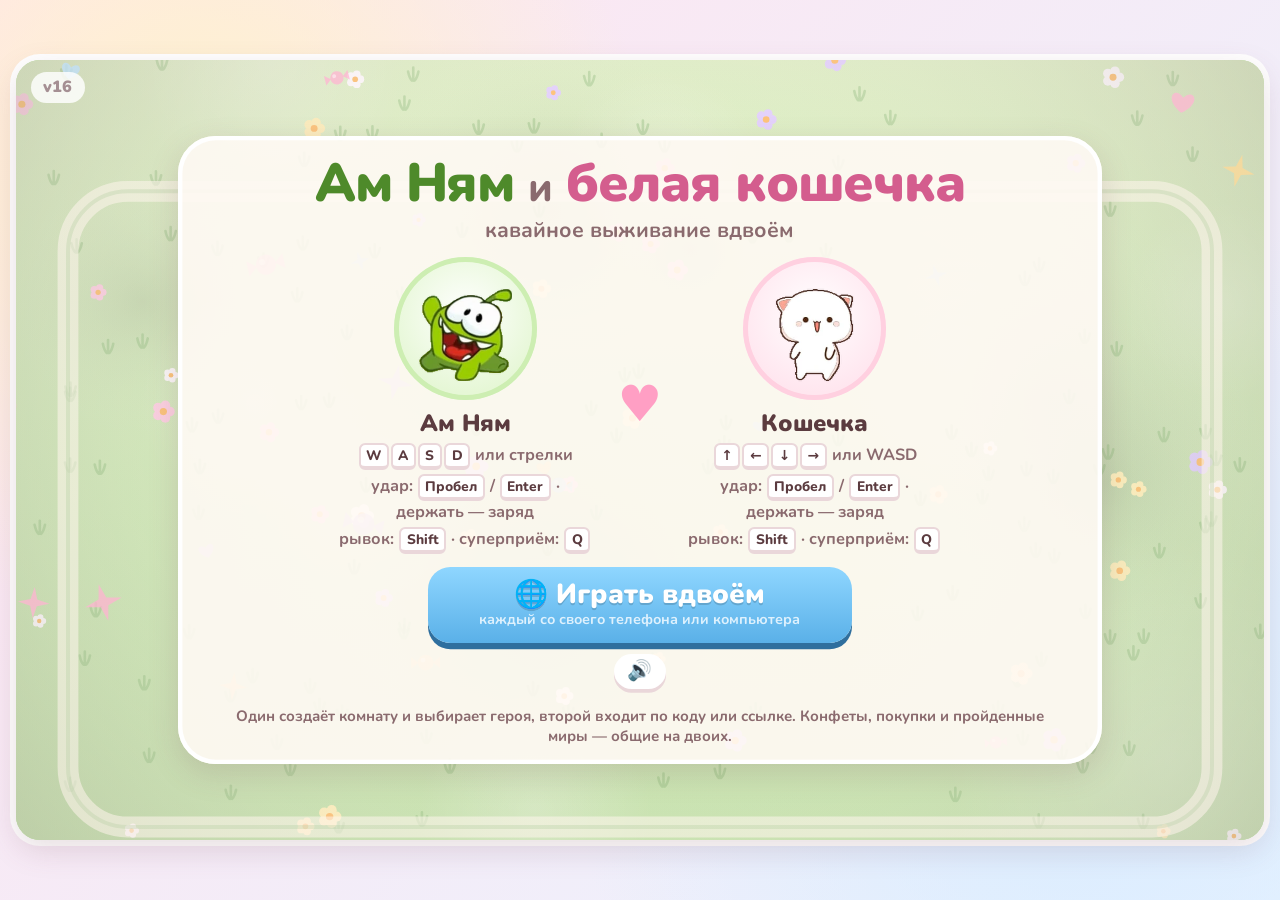
==== index.html @ 4ffe36fe "Версия 16: рывок, заряженный удар, серия и суперприём Новые приёмы в бою: - рывок (Shift, на телефон" ====
<!DOCTYPE html>
<!--
  Ам Ням и белая кошечка — кооперативная кавайная игра-выживание.
  Точка входа. Запуск: просто откройте этот файл в браузере (сервер не нужен).

  Как разложен код:
    index.html — разметка экранов (этот файл)
    style.css  — все стили
    js/        — код игры, по файлу на каждую часть: звук, миры, картинки,
                 герои, враги и боссы, лавка, домик, связь по сети, игровой цикл

  Скрипты подключаются обычными тегами <script> внизу файла СТРОГО ПО ПОРЯДКУ:
  каждый следующий файл может пользоваться тем, что объявили предыдущие
  (глобальные объекты Assets, Config, Game и т.д.). type="module" не используем,
  потому что модули не работают при открытии файла через file://.

  Выпуская новую версию, поднимите номер в трёх местах: AMNYAM-VERSION ниже,
  Game.VERSION в js/main.js и ?v=… у подключённых файлов — тогда браузер
  не возьмёт из памяти старые файлы вперемешку с новыми.
-->
<html lang="ru">
<!-- AMNYAM-VERSION: 16 -->
<head>
  <meta charset="utf-8">
  <meta name="viewport" content="width=device-width, initial-scale=1, maximum-scale=1, user-scalable=no, viewport-fit=cover">
  <meta name="theme-color" content="#ffe4ef">
  <meta name="mobile-web-app-capable" content="yes">
  <meta name="apple-mobile-web-app-capable" content="yes">
  <meta name="apple-mobile-web-app-status-bar-style" content="black-translucent">
  <title>Ам Ням и белая кошечка</title>
  <!-- Шрифт с кириллицей; без интернета подставится системный круглый шрифт -->
  <link rel="preconnect" href="https://fonts.googleapis.com">
  <link rel="preconnect" href="https://fonts.gstatic.com" crossorigin>
  <link href="https://fonts.googleapis.com/css2?family=Nunito:wght@600;800;900&display=swap" rel="stylesheet">
  <link rel="stylesheet" href="style.css?v=16">
</head>
<body>
  <div id="app">
    <!-- Сцена: канвас + экраны-оверлеи поверх него. Пропорции 16:10 (960×600) -->
    <div id="stage">
      <canvas id="game" aria-label="Игровое поле"></canvas>
      <p id="version-line" class="version-line"></p>

      <!-- Экран загрузки -->
      <section id="screen-loading" class="screen active">
        <div class="loading-box">
          <div class="loading-title">Загружаем вкусняшки…</div>
          <div class="progress"><div id="loading-bar" class="progress-fill"></div></div>
        </div>
      </section>

      <!-- Главное меню -->
      <section id="screen-menu" class="screen">
        <div class="menu-card">
          <h1 class="title">
            <span class="t-green">Ам Ням</span>
            <span class="t-and">и</span>
            <span class="t-pink">белая кошечка</span>
          </h1>
          <p class="subtitle">кавайное выживание вдвоём</p>

          <div class="heroes">
            <figure class="hero hero-omnom">
              <div class="portrait"><img id="portrait-omnom" alt="Ам Ням"></div>
              <figcaption>
                <b>Ам Ням</b>
                <span class="keys"><kbd>W</kbd><kbd>A</kbd><kbd>S</kbd><kbd>D</kbd> или стрелки</span>
                <span class="keys">удар: <kbd>Пробел</kbd> / <kbd>Enter</kbd> · держать — заряд</span>
                <span class="keys">рывок: <kbd>Shift</kbd> · суперприём: <kbd>Q</kbd></span>
              </figcaption>
            </figure>

            <div class="together" aria-hidden="true">♥</div>

            <figure class="hero hero-cat">
              <div class="portrait"><img id="portrait-cat" alt="Белая кошечка"></div>
              <figcaption>
                <b>Кошечка</b>
                <span class="keys"><kbd>↑</kbd><kbd>←</kbd><kbd>↓</kbd><kbd>→</kbd> или WASD</span>
                <span class="keys">удар: <kbd>Пробел</kbd> / <kbd>Enter</kbd> · держать — заряд</span>
                <span class="keys">рывок: <kbd>Shift</kbd> · суперприём: <kbd>Q</kbd></span>
              </figcaption>
            </figure>
          </div>

          <!-- Игра только вдвоём: каждый со своего устройства, прогресс общий -->
          <div class="buttons">
            <button id="btn-online" class="btn btn-blue" type="button">
              <span class="btn-title">🌐 Играть вдвоём</span>
              <span class="btn-sub">каждый со своего телефона или компьютера</span>
            </button>
          </div>

          <div class="menu-extra">
            <button class="btn-sound btn-sound-menu" type="button" title="Звук">🔊</button>
          </div>

          <p class="hint">Один создаёт комнату и выбирает героя, второй входит по коду или ссылке.
            Конфеты, покупки и пройденные миры — общие на двоих.</p>
          <p class="hint hint-touch">Управление пальцем: слева — джойстик, справа — удар (держать — заряд),
            рядом кнопки рывка » и суперприёма ★.</p>
        </div>
      </section>

      <!-- Карта миров: пять краёв по четыре мира -->
      <section id="screen-map" class="screen">
        <div class="map">
          <header class="map-top">
            <h2>Выбери мир</h2>
            <span class="map-right">
              <span id="map-progress" class="pill"></span>
              <button id="map-home" class="btn-small" type="button">🏠 Домик</button>
              <button id="map-back" class="btn-small" type="button">Назад</button>
            </span>
          </header>
          <div id="map-regions" class="map-regions"></div>
        </div>
      </section>

      <!-- Лавка мечей: у каждого героя свои монетки и свой набор оружия -->
      <section id="screen-shop" class="screen">
        <div class="shop">
          <header class="shop-top">
            <h2>Лавка мечей</h2>
            <span class="shop-top-right">
              <button id="btn-reset" class="btn-reset" type="button">Начать заново</button>
              <button id="shop-close" class="btn-small" type="button">Закрыть</button>
            </span>
          </header>
          <div id="shop-tabs" class="shop-tabs"></div>
          <div id="shop-sections" class="shop-sections"></div>
          <div id="shop-items" class="shop-items"></div>
        </div>

        <!-- Предупреждение перед полным сбросом -->
        <div id="reset-confirm" class="confirm" hidden>
          <div class="confirm-box">
            <b class="confirm-title">Стереть весь прогресс?</b>
            <p class="confirm-text">
              Пропадут все конфеты, вся звёздная пыль, все мечи и их прокачка,
              экипировка, улучшения и всё, чем обставлен домик — у обоих героев.
              Игра начнётся с самого начала, и вернуть это будет нельзя.
            </p>
            <div class="confirm-buttons">
              <button id="reset-no" class="btn-small" type="button">Нет, оставить</button>
              <button id="reset-yes" class="btn-danger" type="button">Да, стереть всё</button>
            </div>
          </div>
        </div>
      </section>

      <!-- Домик: отдых между мирами, ужин и обустройство -->
      <section id="screen-home" class="screen">
        <div class="home">
          <header class="home-top">
            <h2>Домик</h2>
            <span id="home-status" class="pill home-status"></span>
            <span class="home-top-right">
              <button id="home-sleep" class="btn-sleep" type="button">💤 Поспать</button>
              <button id="home-next" class="btn-small" type="button">На карту</button>
              <button id="home-exit" class="btn-small" type="button">В меню</button>
            </span>
          </header>
          <div class="home-room"></div>
          <div id="home-sections" class="shop-sections"></div>
          <div id="home-tabs" class="shop-tabs"></div>
          <div id="home-panel" class="home-panel"></div>
        </div>
      </section>

      <!-- Награда на середине забега: одна карточка на выбор -->
      <section id="screen-levelup" class="screen">
        <div class="levelup">
          <h2 class="levelup-title">Награда за середину пути!</h2>
          <div id="levelup-who" class="levelup-who"></div>
          <div id="levelup-cards" class="levelup-cards"></div>
          <p id="levelup-wait" class="levelup-wait" hidden></p>
          <p class="levelup-hint">Выбор действует до конца забега · клавиши <kbd>1</kbd> <kbd>2</kbd> <kbd>3</kbd></p>
        </div>
      </section>

      <!-- Комната для игры по сети -->
      <section id="screen-net" class="screen">
        <div class="net-card">
          <h2 id="net-title" class="net-title">Игра по сети</h2>
          <p id="net-hint" class="net-hint"></p>
          <div id="net-body" class="net-body"></div>
          <button id="net-back" class="btn-small net-back" type="button">В меню</button>
        </div>
      </section>

      <!-- Пауза -->
      <section id="screen-pause" class="screen">
        <div class="pause-card">
          <h2 class="pause-title">Пауза</h2>
          <p id="pause-where" class="pause-where"></p>
          <div class="pause-buttons">
            <button id="pause-resume" class="btn btn-green" type="button">
              <span class="btn-title">Продолжить</span>
            </button>
            <button id="pause-shop" class="btn-small" type="button">🗡 Лавка мечей</button>
            <button id="pause-menu" class="btn-small" type="button">В меню</button>
          </div>
          <p class="pause-hint"><kbd>Esc</kbd> или <kbd>P</kbd> — продолжить</p>
        </div>
      </section>

      <!-- Итоги забега -->
      <section id="screen-result" class="screen">
        <div class="result-card">
          <h2 id="result-title" class="result-title"></h2>
          <p id="result-sub" class="result-sub"></p>
          <div id="result-stats" class="result-stats"></div>
          <div class="result-buttons">
            <button id="result-again" class="btn btn-green" type="button">
              <span class="btn-title">Ещё раз</span>
            </button>
            <button id="result-home" class="btn-small" type="button">🏠 Домик</button>
            <button id="result-menu" class="btn-small" type="button">В меню</button>
          </div>
          <p id="result-net" class="result-net" hidden>Новый забег начнётся, когда оба скажут «да».</p>
        </div>
      </section>

      <!-- Вдвоём: один предлагает начать забег, второй подтверждает -->
      <div id="net-ask" class="confirm net-ask" hidden>
        <div class="confirm-box">
          <b id="net-ask-title" class="confirm-title"></b>
          <p id="net-ask-text" class="confirm-text"></p>
          <div class="confirm-buttons">
            <button id="net-ask-no" class="btn-small" type="button">Нет</button>
            <button id="net-ask-yes" class="btn btn-green" type="button"><span class="btn-title">Да</span></button>
          </div>
        </div>
      </div>

      <!-- Временная верхняя панель на время игры (полноценный HUD — на Этапе 8) -->
      <div id="topbar" class="topbar" hidden>
        <span id="topbar-mode" class="pill"></span>
        <span class="topbar-right">
          <!-- Появляется в передышке между волнами -->
          <button id="btn-shop-game" class="btn-small btn-shop-game" type="button" hidden>🗡 Лавка</button>
          <!-- Кнопка «на весь экран» — видна только на телефоне -->
          <button id="btn-pause" class="btn-small btn-pause" type="button" title="Пауза">Пауза</button>
          <button class="btn-sound" type="button" title="Звук">🔊</button>
          <button id="btn-full" class="btn-full" type="button" title="Во весь экран" hidden>⛶</button>
          <button id="btn-menu" class="btn-small" type="button">В комнату</button>
        </span>
      </div>
    </div>

    <!-- Видно только на телефоне в вертикальном положении -->
    <p id="rotate-hint">
      <b>Поверните телефон 🔄</b>
      Игра сделана для компьютера с клавиатурой — на телефоне её можно посмотреть,
      но не поиграть.
    </p>
  </div>

  <!-- ===== Скрипты игры (порядок важен!) ===== -->
  <script src="js/sound.js?v=16"></script>
  <script src="js/config.js?v=16"></script>
  <script src="js/assets.js?v=16"></script>
  <script src="js/touch.js?v=16"></script>
  <script src="js/weapons.js?v=16"></script>
  <script src="js/emotions.js?v=16"></script>
  <script src="js/equipment.js?v=16"></script>
  <script src="js/upgrades.js?v=16"></script>
  <script src="js/shop.js?v=16"></script>
  <script src="js/home.js?v=16"></script>
  <script src="js/wardrobe.js?v=16"></script>
  <script src="js/worldmap.js?v=16"></script>
  <script src="js/players.js?v=16"></script>
  <script src="js/boss.js?v=16"></script>
  <script src="js/enemies.js?v=16"></script>
  <script src="js/combat.js?v=16"></script>
  <script src="js/endless.js?v=16"></script>
  <script src="js/net.js?v=16"></script>
  <script src="js/online.js?v=16"></script>
  <script src="js/ui.js?v=16"></script>
  <script src="js/main.js?v=16"></script>
</body>
</html>
---- style.css ----
/* ============================================================================
 * style.css — все стили экранов и меню.
 *
 * Сцена (#stage) всегда держит пропорции 16:10 и вписывается в окно.
 * Размеры текста внутри сцены заданы в cqw (1% ширины сцены), поэтому меню
 * масштабируется вместе с канвасом на любом экране. Для старых браузеров
 * перед каждым cqw стоит запасное значение в px.
 * ========================================================================== */

:root {
  --cocoa: #5b3b3f;         /* основной текст */
  --cocoa-soft: #8a6a6e;
  --cream: #fffaf4;
  --green: #8fd14f;         /* цвет Ам Няма */
  --green-dark: #4e8a2a;
  --green-tint: #e6f7d6;
  --pink: #ff9fc4;          /* цвет кошечки */
  --pink-dark: #d45d8e;
  --pink-tint: #ffe6ef;
  --shadow: 0 10px 30px rgba(120, 70, 90, 0.18);
  --font: 'Nunito', 'Comfortaa', 'Segoe UI Rounded', 'Arial Rounded MT Bold', 'Segoe UI', system-ui, sans-serif;
}

* { box-sizing: border-box; }
[hidden] { display: none !important; }

html, body {
  height: 100%;
  margin: 0;
}

body {
  font-family: var(--font);
  color: var(--cocoa);
  touch-action: manipulation;      /* без двойного тапа-зума на телефоне */
  -webkit-text-size-adjust: 100%;  /* мобильный Safari не увеличивает шрифты сам */
  background:
    radial-gradient(circle at 15% 20%, #fff3c9 0, transparent 35%),
    radial-gradient(circle at 85% 80%, #d8ecff 0, transparent 40%),
    linear-gradient(135deg, #ffe4ef 0%, #eaf3ff 100%);
  overflow: hidden;
  user-select: none;
}

#app {
  height: 100%;
  display: flex;
  align-items: center;
  justify-content: center;
  padding: 16px;
}

/* ---------- Сцена ---------- */
#stage {
  position: relative;
  width: min(calc(100vw - 32px), calc((100vh - 32px) * 1.6));
  aspect-ratio: 16 / 10;
  border-radius: 24px;
  overflow: hidden;
  box-shadow: var(--shadow), 0 0 0 6px #fff;
  background: #bfe6a4;
  container-type: size;
}

#game {
  position: absolute;
  inset: 0;
  width: 100%;
  height: 100%;
  display: block;
}

/* ---------- Экраны-оверлеи ---------- */
.screen {
  position: absolute;
  inset: 0;
  display: none;
  align-items: center;
  justify-content: center;
}
.screen.active { display: flex; }

kbd {
  display: inline-block;
  min-width: 1.7em;
  padding: 0.05em 0.4em;
  margin: 0 0.08em;
  border-radius: 0.45em;
  background: #fff;
  border: 2px solid #ead7da;
  border-bottom-width: 4px;
  font-family: var(--font);
  font-weight: 800;
  font-size: 0.85em;
  line-height: 1.4;
  text-align: center;
  color: var(--cocoa);
}

/* ---------- Загрузка ---------- */
#screen-loading { background: rgba(255, 250, 244, 0.85); }
.loading-box { text-align: center; width: 40%; }
.loading-title {
  font-size: 22px;
  font-size: 2.4cqw;
  font-weight: 900;
  margin-bottom: 1.2cqw;
}
.progress {
  height: 1.6cqw;
  min-height: 12px;
  border-radius: 99px;
  background: #f3dde3;
  overflow: hidden;
}
.progress-fill {
  height: 100%;
  width: 0;
  border-radius: 99px;
  background: linear-gradient(90deg, var(--green), var(--pink));
  transition: width 0.2s;
}

/* ---------- Главное меню ---------- */
#screen-menu {
  background: radial-gradient(ellipse at center, rgba(255, 255, 255, 0.15) 0%, rgba(255, 228, 239, 0.35) 100%);
}

.menu-card {
  width: 74%;
  max-height: 96%;          /* меню всегда влезает целиком */
  overflow-y: auto;
  padding: 1.6cqw 3cqw 1.4cqw;
  border-radius: 3cqw;
  background: rgba(255, 250, 244, 0.9);
  box-shadow: var(--shadow), inset 0 0 0 0.35cqw #fff;
  text-align: center;
  animation: card-in 0.5s cubic-bezier(.2, 1.4, .4, 1) both;
}
@keyframes card-in {
  from { transform: translateY(20px) scale(0.94); opacity: 0; }
  to   { transform: none; opacity: 1; }
}

.title {
  margin: 0;
  font-size: 40px;
  font-size: 4.3cqw;
  font-weight: 900;
  line-height: 1.05;
  letter-spacing: -0.02em;
}
.title .t-green { color: var(--green-dark); }
.title .t-pink  { color: var(--pink-dark); }
.title .t-and   { color: var(--cocoa-soft); font-weight: 800; font-size: 0.75em; }

.subtitle {
  margin: 0.3cqw 0 1cqw;
  font-size: 16px;
  font-size: 1.7cqw;
  font-weight: 700;
  color: var(--cocoa-soft);
}

.heroes {
  display: flex;
  align-items: center;
  justify-content: center;
  gap: 2cqw;
  margin-bottom: 1.1cqw;
}

.hero { margin: 0; width: 30%; }

.portrait {
  width: 11.5cqw;
  height: 11.5cqw;
  margin: 0 auto 0.5cqw;
  border-radius: 50%;
  display: flex;
  align-items: flex-end;
  justify-content: center;
  padding-bottom: 1.2cqw;
  overflow: hidden;
}
.hero-omnom .portrait { background: radial-gradient(circle at 50% 40%, #fff 0, var(--green-tint) 70%); box-shadow: inset 0 0 0 0.4cqw #cdeeb2; }
.hero-cat   .portrait { background: radial-gradient(circle at 50% 40%, #fff 0, var(--pink-tint) 70%);  box-shadow: inset 0 0 0 0.4cqw #ffd0e0; }

.portrait img {
  height: 78%;
  animation: bob 1.6s ease-in-out infinite;
  transform-origin: 50% 100%;
}
.hero-cat .portrait img { animation-delay: -0.8s; }
@keyframes bob {
  0%, 100% { transform: scale(1, 1); }
  50%      { transform: scale(1.04, 0.95); }
}

.hero figcaption {
  display: flex;
  flex-direction: column;
  align-items: center;
  gap: 0.35cqw;
  font-size: 13px;
  font-size: 1.3cqw;
  font-weight: 700;
  color: var(--cocoa-soft);
}
.hero figcaption b {
  font-size: 1.45em;
  font-weight: 900;
  color: var(--cocoa);
}

.together {
  font-size: 4cqw;
  color: var(--pink);
  animation: beat 1.2s ease-in-out infinite;
}
@keyframes beat {
  0%, 100% { transform: scale(1); }
  15%      { transform: scale(1.25); }
  30%      { transform: scale(1); }
}

/* ---------- Кнопки ---------- */
.buttons {
  display: flex;
  justify-content: center;
  gap: 2cqw;
}

.btn {
  font-family: var(--font);
  cursor: pointer;
  border: 0;
  width: 26%;
  padding: 0.9cqw 1cqw 1.1cqw;
  border-radius: 1.8cqw;
  color: #fff;
  display: flex;
  flex-direction: column;
  align-items: center;
  transition: transform 0.08s, box-shadow 0.08s, filter 0.15s;
}
.btn-title {
  font-size: 20px;
  font-size: 2.2cqw;
  font-weight: 900;
  line-height: 1.1;
  text-shadow: 0 2px 0 rgba(0, 0, 0, 0.15);
}
.btn-sub {
  font-size: 11px;
  font-size: 1.15cqw;
  font-weight: 700;
  opacity: 0.92;
}
.btn-green { background: var(--green); box-shadow: 0 0.6cqw 0 var(--green-dark); }
.btn-pink  { background: var(--pink);  box-shadow: 0 0.6cqw 0 var(--pink-dark); }
.btn:hover { filter: brightness(1.06); transform: translateY(-2px); }
.btn:active { transform: translateY(0.5cqw); box-shadow: 0 0.1cqw 0 rgba(0, 0, 0, 0.2); }
.btn:focus-visible { outline: 0.35cqw solid #fff; outline-offset: 0.3cqw; }

.hint {
  margin: 1.4cqw 0 0;
  font-size: 12px;
  font-size: 1.2cqw;
  font-weight: 700;
  color: var(--cocoa-soft);
}

/* ---------- Кнопка лавки в меню ---------- */
.menu-extra {
  display: flex;
  justify-content: center;
  gap: 1cqw;
}

.btn-shop {
  margin-top: 0.9cqw;
  font-family: var(--font);
  font-size: 14px;
  font-size: 1.5cqw;
  font-weight: 800;
  color: var(--cocoa);
  background: #fff;
  border: 0;
  border-radius: 99px;
  padding: 0.7cqw 2.2cqw 0.9cqw;
  box-shadow: 0 0.4cqw 0 #ead7da;
  cursor: pointer;
}
.btn-shop:hover { transform: translateY(-2px); }

/* ============================================================================
 * Карта миров
 * ========================================================================== */
#screen-map {
  background: rgba(255, 245, 250, 0.94);
  align-items: stretch;
}
.map {
  display: flex;
  flex-direction: column;
  width: 100%;
  padding: 1.4cqw 2cqw;
  gap: 0.8cqw;
}
.map-top { display: flex; align-items: center; justify-content: space-between; }
.map-top h2 { margin: 0; font-size: 2.8cqw; font-weight: 900; color: var(--cocoa); }
.map-right { display: flex; align-items: center; gap: 1cqw; }

.map-regions { overflow-y: auto; padding-right: 0.5cqw; }
body.touch .map-regions { touch-action: pan-y; }

.map-region { margin-bottom: 1cqw; }
.map-region-title {
  display: flex;
  align-items: baseline;
  gap: 1cqw;
  margin-bottom: 0.4cqw;
}
.map-region-title b { font-size: 1.7cqw; font-weight: 900; color: var(--cocoa); }
.map-region-title span { font-size: 1.15cqw; font-weight: 700; color: var(--cocoa-soft); }

.map-line { display: grid; grid-template-columns: repeat(4, 1fr); gap: 1cqw; }

.map-node {
  position: relative;
  height: 9cqw;
  border: 0;
  border-radius: 1.6cqw;
  box-shadow: 0 0.35cqw 0 #ead7da;
  font-family: var(--font);
  cursor: pointer;
  overflow: hidden;
  transition: transform 0.12s;
}
.map-node:hover:not(:disabled) { transform: translateY(-3px); }
.node-num {
  position: absolute;
  top: 0.5cqw;
  left: 0.8cqw;
  font-size: 1.6cqw;
  font-weight: 900;
  color: rgba(255, 255, 255, 0.85);
  text-shadow: 0 1px 3px rgba(0, 0, 0, 0.35);
}
.node-name {
  position: absolute;
  left: 0;
  right: 0;
  bottom: 0;
  padding: 0.5cqw 0.4cqw 0.6cqw;
  background: rgba(255, 250, 244, 0.88);
  font-size: 1.25cqw;
  font-weight: 800;
  color: var(--cocoa);
}
.node-star {
  position: absolute;
  top: 0.4cqw;
  right: 0.7cqw;
  font-size: 2cqw;
  color: #ffd54a;
  text-shadow: 0 1px 3px rgba(0, 0, 0, 0.3);
}
.node-lock {
  position: absolute;
  inset: 0;
  display: flex;
  align-items: center;
  justify-content: center;
  font-size: 2.6cqw;
  background: rgba(80, 60, 70, 0.55);
}
.map-node.is-locked { cursor: default; filter: grayscale(0.5); box-shadow: 0 0.35cqw 0 #ddd0d3; }
.map-node.is-next { box-shadow: 0 0.35cqw 0 var(--green-dark), inset 0 0 0 0.3cqw var(--green); }
.map-node.is-cleared { box-shadow: 0 0.35cqw 0 #e6cf8e, inset 0 0 0 0.25cqw #ffd54a; }

@container (max-width: 720px) {
  .map-top h2 { font-size: 3.4cqw; }
  .map-region-title b { font-size: 2.4cqw; }
  .map-region-title span { font-size: 1.5cqw; }
  .map-line { grid-template-columns: repeat(2, 1fr); gap: 1.4cqw; }
  .map-node { height: 14cqw; }
  .node-name { font-size: 1.9cqw; }
  .node-num { font-size: 2.4cqw; }
}

/* ============================================================================
 * Лавка мечей
 * ========================================================================== */
#screen-shop {
  background: rgba(255, 240, 246, 0.92);
  align-items: stretch;
}

.shop {
  display: flex;
  flex-direction: column;
  width: 100%;
  padding: 1.6cqw 2.2cqw;
  gap: 1.2cqw;
}

.shop-top {
  display: flex;
  align-items: center;
  justify-content: space-between;
}
.shop-top h2 {
  margin: 0;
  font-size: 24px;
  font-size: 2.8cqw;
  font-weight: 900;
  color: var(--cocoa);
}

.shop-top-right { display: flex; align-items: center; gap: 1cqw; }

/* Кнопка полного сброса — намеренно неяркая, чтобы не тянуло нажать */
.btn-reset {
  font-family: var(--font);
  font-size: 1.2cqw;
  font-weight: 800;
  color: #a9797f;
  background: transparent;
  border: 0.22cqw solid #e8d3d6;
  border-radius: 99px;
  padding: 0.45cqw 1.4cqw 0.55cqw;
  cursor: pointer;
}
.btn-reset:hover { color: #c0525f; border-color: #f0bcc2; background: #fff2f4; }

/* Предупреждение перед сбросом */
.confirm {
  position: absolute;
  inset: 0;
  display: flex;
  align-items: center;
  justify-content: center;
  background: rgba(60, 40, 45, 0.45);
  z-index: 10;
}
.confirm-box {
  width: 52%;
  padding: 2.4cqw 2.6cqw;
  border-radius: 2.4cqw;
  background: var(--cream);
  box-shadow: var(--shadow);
  text-align: center;
}
.confirm-title { font-size: 2.6cqw; font-weight: 900; color: var(--cocoa); }
.confirm-text {
  margin: 1cqw 0 1.6cqw;
  font-size: 1.4cqw;
  font-weight: 700;
  line-height: 1.4;
  color: var(--cocoa-soft);
}
.confirm-buttons { display: flex; justify-content: center; gap: 1.4cqw; }

/* Запрос напарнику «начинаем?» — поверх любого экрана */
.net-ask { z-index: 40; }
.net-ask .btn { min-width: 14cqw; }

/* Награда вдвоём: кто уже выбрал, кого ждём */
.levelup-wait {
  margin: 1cqw 0 0;
  font-size: 1.6cqw;
  font-weight: 900;
  color: var(--cocoa);
}
.levelup-cards.is-done .lvl-card { opacity: 0.45; pointer-events: none; }
.levelup-cards.is-done .lvl-card.is-picked { opacity: 1; box-shadow: 0 0 0 0.35cqw #ffdf5e; }
@container (max-width: 720px) {
  .levelup-wait { font-size: 2.2cqw; }
  .net-ask .btn { min-width: 22cqw; }
}
.btn-danger {
  font-family: var(--font);
  font-size: 1.5cqw;
  font-weight: 900;
  color: #fff;
  background: #ff6f8f;
  border: 0;
  border-radius: 99px;
  padding: 0.7cqw 2cqw 0.85cqw;
  box-shadow: 0 0.35cqw 0 #c94061;
  cursor: pointer;
}
.btn-danger:hover { filter: brightness(1.05); }

/* Вкладки героев с кошельками */
.shop-tabs {
  display: flex;
  gap: 1.2cqw;
}
.shop-tab {
  flex: 1;
  display: flex;
  align-items: center;
  gap: 0.8cqw;
  padding: 0.5cqw 1.2cqw;
  border: 0;
  border-radius: 1.6cqw;
  background: #fff;
  box-shadow: 0 0.3cqw 0 #ead7da;
  font-family: var(--font);
  font-size: 1.5cqw;
  font-weight: 800;
  color: var(--cocoa-soft);
  cursor: pointer;
  opacity: 0.65;
}
.shop-tab img { height: 4cqw; }
.shop-tab .tab-name { font-size: 1.7cqw; color: var(--cocoa); }
.shop-tab .tab-coins { margin-left: auto; color: #d99b1e; font-size: 1.6cqw; }
.shop-tab .tab-dust {
  margin-left: 1cqw;
  padding: 0.15cqw 0.9cqw 0.25cqw;
  border-radius: 99px;
  background: linear-gradient(180deg, #fff6d8, #ffe9a8);
  color: #8a6320;
  font-size: 1.5cqw;
  white-space: nowrap;
}
.shop-tab.is-active { opacity: 1; }
.tab-omnom.is-active { box-shadow: 0 0.3cqw 0 var(--green-dark), inset 0 0 0 0.3cqw var(--green); }
.tab-cat.is-active { box-shadow: 0 0.3cqw 0 var(--pink-dark), inset 0 0 0 0.3cqw var(--pink); }

/* Карточки оружия */
.shop-items {
  display: grid;
  grid-template-columns: repeat(6, 1fr);
  align-content: start;
  gap: 0.8cqw;
  flex: 1;
  min-height: 0;
  overflow-y: auto;
}
.shop-card {
  display: flex;
  flex-direction: column;
  align-items: center;
  padding: 0.6cqw 0.5cqw 0.65cqw;
  border-radius: 1.3cqw;
  background: var(--cream);
  box-shadow: 0 0.35cqw 0 #ead7da;
  text-align: center;
  transition: transform 0.15s, box-shadow 0.15s;
}
.shop-card.is-equipped { box-shadow: 0 0.35cqw 0 #ead7da, inset 0 0 0 0.35cqw #ffd36e; }
.shop-card.just-bought { transform: translateY(-4px) scale(1.03); }

.shop-pic {
  /* высота задана, ширина сама — иначе картинка растягивается */
  height: 5.2cqw;
  width: auto;
  max-width: 100%;
  margin-bottom: 0.2cqw;
}
.shop-info { display: flex; flex-direction: column; gap: 0.15cqw; margin-bottom: 0.4cqw; }
.shop-name { font-size: 1.3cqw; font-weight: 900; color: var(--cocoa); line-height: 1.12; }
.shop-desc {
  font-size: 0.95cqw;
  font-weight: 700;
  color: var(--cocoa-soft);
  line-height: 1.2;
  max-height: 2.4cqw;
  overflow: hidden;
}
.shop-stats { display: flex; flex-wrap: wrap; justify-content: center; gap: 0.22cqw; }
.chip {
  font-style: normal;
  font-size: 0.88cqw;
  font-weight: 800;
  padding: 0.1cqw 0.45cqw;
  border-radius: 99px;
  background: #f1e7e9;
  color: var(--cocoa-soft);
}
.chip.up { background: #e6f7d6; color: var(--green-dark); }
.chip.down { background: #ffe3e3; color: #c05858; }

.shop-buy {
  margin-top: auto;
  width: 100%;
  font-family: var(--font);
  font-size: 1.12cqw;
  font-weight: 900;
  color: #fff;
  background: var(--green);
  border: 0;
  border-radius: 99px;
  padding: 0.42cqw 0.3cqw 0.5cqw;
  box-shadow: 0 0.3cqw 0 var(--green-dark);
  cursor: pointer;
}
.shop-buy:hover:not(:disabled) { filter: brightness(1.06); }
.shop-buy.is-on { background: #ffd36e; box-shadow: 0 0.3cqw 0 #d99b1e; color: var(--cocoa); }
.shop-buy.is-poor { background: #e6dadd; box-shadow: 0 0.3cqw 0 #d3c3c7; color: #9b8589; cursor: default; }
.shop-buy b { font-weight: 900; }

/* Кнопка прокачки оружия */
.shop-up {
  margin-top: 0.45cqw;
  width: 100%;
  font-family: var(--font);
  font-size: 1.15cqw;
  font-weight: 800;
  color: var(--cocoa);
  background: #fff3c9;
  border: 0;
  border-radius: 99px;
  padding: 0.45cqw 0.4cqw 0.5cqw;
  box-shadow: 0 0.25cqw 0 #e6cf8e;
  cursor: pointer;
}
.shop-up:hover:not(:disabled) { filter: brightness(1.05); }

/* Что даст следующий уровень прокачки */
.shop-gain {
  margin-top: 0.45cqw;
  display: flex; flex-wrap: wrap; justify-content: center; align-items: center;
  gap: 0.2cqw 0.3cqw;
  font-size: 0.82cqw; font-weight: 800;
  color: var(--green-dark);
}
.shop-gain b { color: #a08e92; }
.shop-gain span { background: #e6f7d6; border-radius: 1cqw; padding: 0.05cqw 0.45cqw; white-space: nowrap; }
.shop-gain span.is-none { background: #f1e7e9; color: #a08e92; }
.shop-up.is-poor, .shop-up:disabled { background: #f1e7e9; box-shadow: 0 0.25cqw 0 #ddd0d3; color: #a08e92; cursor: default; }
.shop-up.is-max { background: #e6f7d6; box-shadow: 0 0.25cqw 0 #b9dd97; color: var(--green-dark); }

/* Уровень оружия рядом с названием */
.lvl {
  font-style: normal;
  font-size: 0.85em;
  color: #d99b1e;
}

/* Секретное оружие — с золотой рамкой */
.shop-card.is-secret {
  background: linear-gradient(180deg, #fffaf0 0%, #fff4d8 100%);
  box-shadow: 0 0.35cqw 0 #e6cf8e, inset 0 0 0 0.25cqw #ffdf5e;
}
.shop-card.is-secret.is-equipped { box-shadow: 0 0.35cqw 0 #e6cf8e, inset 0 0 0 0.45cqw #ffc93c; }
.shop-card.is-locked .shop-pic { opacity: 0.72; }

/* Копилка звёздной пыли */
.dust-purse {
  display: flex;
  align-items: center;
  gap: 0.5cqw;
  padding: 0.5cqw 1.4cqw;
  border-radius: 1.6cqw;
  background: linear-gradient(180deg, #fff6d8, #ffe9a8);
  box-shadow: 0 0.3cqw 0 #e6cf8e;
  font-size: 1.4cqw;
  font-weight: 800;
  color: #8a6320;
  white-space: nowrap;
}
.dust-purse b { font-size: 1.8cqw; color: #e0a413; }

/* ---------- Переключатель «Оружие / Улучшения» ---------- */
.shop-sections { display: flex; gap: 0.8cqw; }
.shop-section {
  font-family: var(--font);
  font-size: 1.4cqw;
  font-weight: 800;
  color: var(--cocoa-soft);
  background: #fff;
  border: 0;
  border-radius: 99px;
  padding: 0.45cqw 1.6cqw 0.55cqw;
  box-shadow: 0 0.25cqw 0 #ead7da;
  cursor: pointer;
}
.shop-section.is-active { background: var(--cocoa); color: #fff; box-shadow: 0 0.25cqw 0 #3d2529; }

/* ---------- Карточки постоянных улучшений ---------- */
.shop-items.is-perks { grid-template-columns: repeat(4, 1fr); }

.perk-card {
  display: flex;
  flex-direction: column;
  align-items: center;
  gap: 0.2cqw;
  padding: 0.7cqw 0.6cqw 0.8cqw;
  border-radius: 1.3cqw;
  background: var(--cream);
  box-shadow: 0 0.35cqw 0 #ead7da;
  text-align: center;
}
.perk-card.is-secret {
  background: linear-gradient(180deg, #fffaf0 0%, #fff4d8 100%);
  box-shadow: 0 0.35cqw 0 #e6cf8e, inset 0 0 0 0.25cqw #ffdf5e;
}
.perk-icon { font-size: 2.4cqw; line-height: 1.1; }
.perk-name { font-size: 1.3cqw; font-weight: 900; color: var(--cocoa); line-height: 1.12; }
.perk-desc { font-size: 0.95cqw; font-weight: 700; color: var(--cocoa-soft); line-height: 1.2; max-height: 2.4cqw; overflow: hidden; }
.perk-pips { display: flex; gap: 0.3cqw; margin: 0.3cqw 0 0.45cqw; }
.pip {
  width: 0.8cqw;
  height: 0.8cqw;
  border-radius: 50%;
  background: #e6dadd;
}
.pip.on { background: #ffc93c; box-shadow: 0 0 0 0.15cqw #ffe9a8; }
.perk-card .shop-buy { margin-top: auto; }

/* ---------- Экипировка ---------- */
.shop-items.is-gear { display: block; }

.gear-slot-title {
  display: flex;
  align-items: baseline;
  gap: 0.8cqw;
  margin: 0.35cqw 0 0.35cqw;
}
.gear-slot-title b { font-size: 1.45cqw; font-weight: 900; color: var(--cocoa); }
.gear-slot-title span { font-size: 1cqw; font-weight: 700; color: var(--cocoa-soft); }

.gear-row {
  display: grid;
  grid-template-columns: repeat(6, 1fr);
  gap: 0.7cqw;
  margin-bottom: 0.8cqw;
}

.gear-card {
  display: flex;
  flex-direction: column;
  align-items: center;
  padding: 0.5cqw 0.45cqw 0.6cqw;
  border-radius: 1.2cqw;
  background: var(--cream);
  box-shadow: 0 0.3cqw 0 #ead7da;
  text-align: center;
}
.gear-card.is-secret {
  background: linear-gradient(180deg, #fffaf0 0%, #fff4d8 100%);
  box-shadow: 0 0.3cqw 0 #e6cf8e, inset 0 0 0 0.22cqw #ffdf5e;
}
.gear-card.is-equipped { box-shadow: 0 0.3cqw 0 #ead7da, inset 0 0 0 0.3cqw #ffc93c; }
.gear-pic { height: 4.4cqw; width: auto; max-width: 100%; }
.gear-card .shop-name { font-size: 1.15cqw; line-height: 1.12; }
.gear-card .shop-desc { font-size: 0.9cqw; max-height: 2.2cqw; }
.gear-card .shop-buy { font-size: 1.02cqw; }
.gear-card .shop-up { font-size: 0.95cqw; }

/* Вторая цена — в звёздной пыли */
.shop-dust-pay {
  margin-top: 0.25cqw;
  width: 100%;
  font-family: var(--font);
  font-size: 0.92cqw;
  font-weight: 800;
  color: #8a6320;
  background: linear-gradient(180deg, #fff6d8, #ffe9a8);
  border: 0;
  border-radius: 99px;
  padding: 0.3cqw 0.4cqw 0.4cqw;
  box-shadow: 0 0.2cqw 0 #e6cf8e;
  cursor: pointer;
}
.shop-dust-pay b { color: #e0a413; }
.shop-dust-pay.is-poor { opacity: 0.45; cursor: default; }

/* ============================================================================
 * Экран награды на середине забега
 * ========================================================================== */
#screen-levelup {
  background: rgba(60, 40, 45, 0.45);
  backdrop-filter: blur(2px);
}
.levelup {
  width: 78%;
  padding: 2cqw 2.4cqw 1.6cqw;
  border-radius: 2.4cqw;
  background: var(--cream);
  box-shadow: var(--shadow);
  text-align: center;
  animation: card-in 0.35s cubic-bezier(.2, 1.4, .4, 1) both;
}
.levelup-title { margin: 0; font-size: 3cqw; font-weight: 900; color: var(--cocoa); }
.levelup-who {
  display: flex;
  align-items: center;
  justify-content: center;
  gap: 1cqw;
  margin: 0.8cqw 0 1.4cqw;
  font-size: 1.8cqw;
  font-weight: 700;
  color: var(--cocoa-soft);
}
.levelup-who img { height: 6cqw; }
.levelup-who b { color: var(--cocoa); }

.levelup-cards { display: flex; gap: 1.4cqw; }
.lvl-card {
  position: relative;
  flex: 1;
  display: flex;
  flex-direction: column;
  align-items: center;
  gap: 0.4cqw;
  padding: 1.6cqw 1cqw;
  border: 0;
  border-radius: 1.8cqw;
  background: #fff;
  box-shadow: 0 0.45cqw 0 #ead7da;
  font-family: var(--font);
  cursor: pointer;
  transition: transform 0.12s, box-shadow 0.12s;
}
.lvl-card:hover { transform: translateY(-4px); }
.lvl-omnom:hover { box-shadow: 0 0.45cqw 0 var(--green-dark), inset 0 0 0 0.3cqw var(--green); }
.lvl-cat:hover { box-shadow: 0 0.45cqw 0 var(--pink-dark), inset 0 0 0 0.3cqw var(--pink); }
.lvl-num {
  position: absolute;
  top: 0.7cqw;
  left: 0.9cqw;
  font-style: normal;
  font-size: 1.2cqw;
  font-weight: 900;
  color: #cbb8bc;
}
.lvl-icon { font-size: 3.6cqw; line-height: 1.1; }
.lvl-name { font-size: 1.9cqw; font-weight: 900; color: var(--cocoa); }
.lvl-desc { font-size: 1.3cqw; font-weight: 700; color: var(--cocoa-soft); }
.levelup-hint { margin: 1.2cqw 0 0; font-size: 1.2cqw; font-weight: 700; color: var(--cocoa-soft); }

/* На узком экране (телефон) карточки крупнее и в два ряда с прокруткой */
@container (max-width: 720px) {
  .shop-items { grid-template-columns: repeat(4, 1fr); gap: 1cqw; }
  .shop-up { font-size: 1.5cqw; padding: 0.7cqw 0.4cqw; }
  .shop-gain { font-size: 1.3cqw; }
  .btn-reset { font-size: 1.7cqw; padding: 0.7cqw 1.6cqw; }
  .confirm-box { width: 82%; }
  .confirm-title { font-size: 3.4cqw; }
  .confirm-text { font-size: 2cqw; }
  .btn-danger { font-size: 2.1cqw; padding: 1cqw 2.4cqw; }
  .shop-tab .tab-dust { font-size: 1.9cqw; }
  .shop-section { font-size: 1.9cqw; padding: 0.7cqw 1.8cqw; }
  .shop-items.is-perks { grid-template-columns: repeat(4, 1fr); }
  .gear-row { grid-template-columns: repeat(5, 1fr); gap: 0.9cqw; }
  .gear-slot-title b { font-size: 2.4cqw; }
  .gear-slot-title span { font-size: 1.6cqw; }
  .gear-card .shop-name { font-size: 1.5cqw; }
  .gear-card .shop-desc { display: none; }
  .gear-card .shop-buy { font-size: 1.5cqw; }
  .gear-card .shop-up { font-size: 1.4cqw; }
  .shop-dust-pay { font-size: 1.5cqw; padding: 0.5cqw 0.4cqw 0.6cqw; }
  .perk-name { font-size: 1.7cqw; }
  .perk-desc { font-size: 1.3cqw; }
  .perk-icon { font-size: 3cqw; }
  .levelup-title { font-size: 3.6cqw; }
  .lvl-name { font-size: 2.2cqw; }
  .lvl-desc { font-size: 1.6cqw; }
  .levelup-hint { font-size: 1.6cqw; }
  .shop-desc { display: none; }
  .shop-pic { height: 8cqw; width: auto; }
  .gear-pic { height: 6.5cqw; }
  .shop-name { font-size: 1.7cqw; }
  .chip { font-size: 1.15cqw; padding: 0.15cqw 0.6cqw; }
  .shop-gain { font-size: 1.1cqw; }
  .shop-buy { font-size: 1.5cqw; padding: 0.6cqw 0.3cqw 0.7cqw; }
  .shop-dust-pay { font-size: 1.3cqw; }
  .shop-top h2 { font-size: 3.4cqw; }
  .shop-tab img { height: 5.5cqw; }
  .shop-tab .tab-name, .shop-tab .tab-coins { font-size: 2.2cqw; }
}

/* Внутри магазина палец должен прокручивать список, а не управлять героем */
body.touch .shop-items { touch-action: pan-y; }

/* ============================================================================
 * Домик: комната рисуется на канвасе, а кнопки лежат поверх неё
 * ========================================================================== */
#screen-home {
  background: transparent;      /* комнату видно насквозь */
  align-items: stretch;
}

.home {
  display: flex;
  flex-direction: column;
  width: 100%;
  height: 100%;
  overflow: hidden;          /* панель никогда не вылезает за экран */
  padding: 1.2cqw 1.8cqw 1.4cqw;
  gap: 0.8cqw;
}

.home-top {
  display: flex;
  align-items: center;
  gap: 1cqw;
}
.home-top h2 {
  margin: 0;
  font-size: 24px;
  font-size: 2.6cqw;
  font-weight: 900;
  color: var(--cocoa);
  text-shadow: 0 0.2cqw 0 #fff, 0 0 1cqw #fff;
}
.home-top-right {
  margin-left: auto;
  display: flex;
  align-items: center;
  gap: 0.8cqw;
  flex: 0 0 auto;
}
.home-top-right .btn-small { white-space: nowrap; }
.home-status {
  font-size: 1.3cqw;
  font-weight: 800;
  background: rgba(255, 255, 255, 0.86);
  color: var(--cocoa-soft);
  max-width: 46cqw;
  white-space: nowrap;
  overflow: hidden;
  text-overflow: ellipsis;
}

.btn-sleep {
  white-space: nowrap;
  font-family: var(--font);
  font-size: 1.4cqw;
  font-weight: 900;
  color: #fff;
  background: #8a6fb0;
  border: 0;
  border-radius: 99px;
  padding: 0.6cqw 1.8cqw 0.7cqw;
  box-shadow: 0 0.3cqw 0 #5f4a80;
  cursor: pointer;
}
.btn-sleep:hover:not(:disabled) { filter: brightness(1.08); }
.btn-sleep:disabled {
  background: #e0d7ea;
  color: #9b8fa8;
  box-shadow: 0 0.3cqw 0 #cbbfd8;
  cursor: default;
}

/* Пустое место, сквозь которое видно комнату */
.home-room { flex: 1 1 auto; min-height: 0; }

.home-panel {
  flex: 0 0 auto;
  max-height: 38cqh;         /* остальное — комната */
  overflow-y: auto;
  display: grid;
  grid-template-columns: repeat(4, 1fr);
  gap: 0.7cqw;
  padding: 0.8cqw;
  border-radius: 1.6cqw;
  background: rgba(255, 250, 244, 0.93);
  box-shadow: 0 -0.4cqw 2cqw rgba(120, 70, 90, 0.18);
}
.home-panel.is-build {
  grid-template-columns: repeat(5, 1fr);
  gap: 0.7cqw;
  max-height: 42cqh;
}
/* В обустройстве карточек вдвое больше — делаем их компактнее */
.home-panel.is-build .home-card { padding: 0.4cqw 0.35cqw 0.5cqw; }
.home-panel.is-build .home-pic { height: 4cqw; }
.home-panel.is-build .home-name { font-size: 1.1cqw; }
.home-panel.is-build .home-about { font-size: 0.85cqw; }

.home-card {
  display: flex;
  flex-direction: column;
  align-items: center;
  gap: 0.15cqw;
  padding: 0.5cqw 0.45cqw 0.6cqw;
  border-radius: 1.1cqw;
  background: #fff;
  box-shadow: 0 0.3cqw 0 #ead7da;
  text-align: center;
}
.home-card.is-built {
  background: linear-gradient(180deg, #f6fff0 0%, #e9f8dc 100%);
  box-shadow: 0 0.3cqw 0 #c9e3b0;
}
.home-pic { height: 5cqw; width: auto; max-width: 100%; }
.home-name { font-size: 1.25cqw; font-weight: 900; color: var(--cocoa); line-height: 1.12; }
.home-about {
  font-size: 0.92cqw;
  font-weight: 700;
  color: var(--cocoa-soft);
  line-height: 1.2;
  margin-bottom: 0.15cqw;
}
.home-good { margin-bottom: 0.4cqw; line-height: 1.2; }
/* В обустройстве карточек вдвое больше — оставляем только главное */
.home-panel.is-build .home-about { display: none; }
/* В гардеробе карточек мало — наряд видно крупнее */
.home-panel.is-wardrobe .home-pic { height: 6.4cqw; }
.home-card .shop-buy { margin-top: auto; }

/* Домашние вкладки чуть компактнее магазинных */
#home-tabs { gap: 0.8cqw; }
#home-tabs .shop-tab { padding: 0.4cqw 1cqw 0.5cqw; }

@container (max-width: 720px) {
  .home-top h2 { font-size: 3.2cqw; }
  .home-status { font-size: 1.8cqw; }
  .btn-sleep { font-size: 2cqw; padding: 0.8cqw 2cqw 0.9cqw; }
  .home-panel { grid-template-columns: repeat(4, 1fr); max-height: 42cqh; }
  .home-panel.is-build { grid-template-columns: repeat(5, 1fr); max-height: 46cqh; }
  .home-card { padding: 0.5cqw 0.4cqw 0.6cqw; }
  .home-pic { height: 6cqw; }
  .home-panel.is-build .home-pic { height: 5cqw; }
  .home-name { font-size: 1.7cqw; }
  .home-about { font-size: 1.3cqw; }
}

/* Внутри домика палец прокручивает список, а не управляет героем */
body.touch .home-panel { touch-action: pan-y; }

/* Кнопка звука — и в меню, и в шапке игры */
.btn-sound {
  font-family: var(--font);
  font-size: 1.6cqw;
  line-height: 1;
  background: #fff;
  border: 0;
  border-radius: 99px;
  padding: 0.55cqw 1.1cqw 0.65cqw;
  box-shadow: 0 0.3cqw 0 #ead7da;
  cursor: pointer;
}
.btn-sound-menu { margin-top: 0.9cqw; align-self: center; }
@container (max-width: 720px) {
  .btn-sound { font-size: 2.2cqw; padding: 0.7cqw 1.4cqw 0.8cqw; }
}

/* ============================================================================
 * Игра по сети: комната, код, выбор героя
 * ========================================================================== */
.btn-blue {
  background: linear-gradient(180deg, #8fd6ff 0%, #5ab0e8 100%);
  box-shadow: 0 0.5cqw 0 #2f6f9e;
  color: #fff;
  min-width: 34cqw;
}
.btn-blue .btn-sub { color: #e8f6ff; }

#screen-net { background: rgba(255, 244, 235, 0.95); }
.net-card {
  width: 62%;
  max-height: 92%;
  overflow-y: auto;
  padding: 2cqw 2.4cqw 1.8cqw;
  border-radius: 2.4cqw;
  background: var(--cream);
  box-shadow: var(--shadow);
  text-align: center;
}
.net-title { margin: 0; font-size: 3cqw; font-weight: 900; color: var(--cocoa); }
.net-hint { margin: 0.4cqw 0 1.2cqw; font-size: 1.4cqw; font-weight: 800; color: var(--cocoa-soft); }
.net-body { display: flex; flex-direction: column; align-items: center; gap: 0.9cqw; }
.net-body .btn { min-width: 26cqw; }
.net-row { display: flex; flex-wrap: wrap; justify-content: center; gap: 0.8cqw; }
.net-row .btn { min-width: 22cqw; }
.net-sync { font-size: 1.25cqw; font-weight: 800; color: var(--cocoa-soft); }

.net-code-big {
  font-size: 6cqw;
  font-weight: 900;
  letter-spacing: 0.6cqw;
  color: var(--green-dark);
  background: #fff;
  border-radius: 1.6cqw;
  padding: 0.6cqw 2cqw 0.8cqw;
  box-shadow: 0 0.4cqw 0 #ead7da;
}
.net-link { white-space: nowrap; }
.net-label { font-size: 1.3cqw; font-weight: 800; color: var(--cocoa-soft); }

.net-join { display: flex; align-items: center; gap: 0.8cqw; }
.net-input {
  font-family: var(--font);
  font-size: 2.6cqw;
  font-weight: 900;
  text-align: center;
  text-transform: uppercase;
  letter-spacing: 0.3cqw;
  width: 9cqw;
  padding: 0.5cqw 0.4cqw;
  border: 0.25cqw solid #ead7da;
  border-radius: 1.2cqw;
  color: var(--cocoa);
  background: #fff;
}
.net-input:focus { outline: none; border-color: var(--green); }

.version-line {
  position: absolute;
  left: 1.2cqw;
  top: 1cqw;
  z-index: 30;
  margin: 0;
  font-size: 1.3cqw;
  font-weight: 900;
  color: #a58f93;
  background: rgba(255, 255, 255, 0.82);
  border-radius: 99px;
  padding: 0.3cqw 1cqw 0.4cqw;
  pointer-events: auto;
}
@container (max-width: 720px) { .version-line { font-size: 1.9cqw; } }

.btn-update {
  font-family: var(--font);
  font-size: 1.4cqw;
  font-weight: 900;
  color: #fff;
  background: linear-gradient(180deg, #ffc93c 0%, #f0a91e 100%);
  border: 0;
  border-radius: 99px;
  padding: 0.5cqw 1.6cqw 0.6cqw;
  box-shadow: 0 0.3cqw 0 #b87a0d;
  cursor: pointer;
  animation: net-blink 1.6s ease-in-out infinite;
}
@container (max-width: 720px) { .btn-update { font-size: 2cqw; } }

.net-wrap { display: flex; flex-direction: column; align-items: center; gap: 0.5cqw; width: 100%; }
.net-journal {
  width: 100%;
  max-height: 14cqw;
  overflow-y: auto;
  text-align: left;
  background: #fff;
  border-radius: 1cqw;
  padding: 0.5cqw 1cqw 0.6cqw;
  box-shadow: 0 0.25cqw 0 #ead7da;
  font-size: 1.05cqw;
  font-weight: 700;
  line-height: 1.45;
  color: var(--cocoa-soft);
}
@container (max-width: 720px) {
  .net-journal { font-size: 1.5cqw; max-height: 20cqw; }
}

.net-check { display: flex; flex-direction: column; align-items: center; gap: 0.6cqw; }
.net-check-out {
  background: #fff;
  border-radius: 1.2cqw;
  padding: 0.7cqw 1.2cqw 0.8cqw;
  box-shadow: 0 0.3cqw 0 #ead7da;
  text-align: left;
}
.net-check-row {
  font-size: 1.25cqw;
  font-weight: 800;
  color: var(--cocoa-soft);
  line-height: 1.5;
}
.net-check-row.is-ok { color: var(--green-dark); }
.net-check-row.is-bad { color: #c05858; }
@container (max-width: 720px) { .net-check-row { font-size: 1.8cqw; } }

.net-status {
  display: flex;
  align-items: center;
  gap: 0.7cqw;
  flex-wrap: wrap;
  justify-content: center;
  font-size: 1.3cqw;
  font-weight: 800;
  color: var(--cocoa-soft);
  background: #fff;
  border-radius: 1.2cqw;
  padding: 0.6cqw 1.2cqw 0.7cqw;
  box-shadow: 0 0.3cqw 0 #ead7da;
}
.net-dot {
  width: 0.9cqw;
  height: 0.9cqw;
  border-radius: 50%;
  background: var(--green);
  box-shadow: 0 0 0 0.3cqw #e6f7d6;
  animation: net-blink 1.1s ease-in-out infinite;
}
.net-dot.is-bad { background: #ff8f8f; box-shadow: 0 0 0 0.3cqw #ffe3e3; }
@keyframes net-blink { 50% { opacity: 0.35; } }
.net-retry { white-space: nowrap; }

.net-heroes { display: flex; gap: 0.8cqw; }
.net-hero {
  display: flex;
  align-items: center;
  gap: 0.5cqw;
  font-family: var(--font);
  font-size: 1.5cqw;
  font-weight: 900;
  color: var(--cocoa);
  background: #fff;
  border: 0;
  border-radius: 99px;
  padding: 0.4cqw 1.4cqw 0.5cqw 0.5cqw;
  box-shadow: 0 0.3cqw 0 #ead7da;
  opacity: 0.55;
  cursor: pointer;
}
.net-hero img { height: 3.4cqw; }
.net-hero.is-active { opacity: 1; }
.net-hero.tab-omnom.is-active { box-shadow: 0 0.3cqw 0 var(--green-dark), inset 0 0 0 0.3cqw var(--green); }
.net-hero.tab-cat.is-active { box-shadow: 0 0.3cqw 0 var(--pink-dark), inset 0 0 0 0.3cqw var(--pink); }

.net-youare {
  display: flex;
  align-items: center;
  gap: 0.8cqw;
  font-size: 1.6cqw;
  font-weight: 800;
  color: var(--cocoa-soft);
  background: #fff;
  border-radius: 99px;
  padding: 0.4cqw 1.6cqw 0.5cqw 0.5cqw;
  box-shadow: 0 0.3cqw 0 #ead7da;
}
.net-youare img { height: 4cqw; }
.net-back { margin-top: 1.2cqw; }

@container (max-width: 720px) {
  .net-card { width: 80%; }
  .net-title { font-size: 4cqw; }
  .net-hint { font-size: 2cqw; }
  .net-label { font-size: 1.8cqw; }
  .net-hero { font-size: 2cqw; }
  .net-hero img { height: 4.6cqw; }
  .net-input { font-size: 3.4cqw; width: 13cqw; }
  .net-status { font-size: 1.8cqw; }
  .net-dot { width: 1.4cqw; height: 1.4cqw; }
  .net-code-big { font-size: 7cqw; }
  .btn-blue { min-width: 44cqw; }
}

/* ============================================================================
 * Бесконечная волна, пауза и итоги забега
 * ========================================================================== */
.menu-endless { display: flex; justify-content: center; margin-top: 0.7cqw; }
.btn-violet {
  background: linear-gradient(180deg, #b9a4ff 0%, #9a80f0 100%);
  box-shadow: 0 0.5cqw 0 #6a55c9;
  color: #fff;
  min-width: 34cqw;
}
.btn-violet .btn-sub { color: #f0eaff; }

.btn-pause { font-size: 1.5cqw; }

/* ---------- Пауза ---------- */
#screen-pause { background: rgba(60, 40, 60, 0.45); }
.pause-card {
  width: 46%;
  padding: 2.4cqw 2.6cqw 2cqw;
  border-radius: 2.4cqw;
  background: var(--cream);
  box-shadow: var(--shadow);
  text-align: center;
}
.pause-title { margin: 0; font-size: 3.4cqw; font-weight: 900; color: var(--cocoa); }
.pause-where { margin: 0.4cqw 0 1.4cqw; font-size: 1.5cqw; font-weight: 800; color: var(--cocoa-soft); }
.pause-buttons { display: flex; flex-direction: column; align-items: center; gap: 0.8cqw; }
.pause-buttons .btn { min-width: 22cqw; }
.pause-hint { margin: 1.2cqw 0 0; font-size: 1.2cqw; font-weight: 700; color: var(--cocoa-soft); }

/* ---------- Итоги ---------- */
#screen-result { background: rgba(60, 40, 60, 0.5); }
.result-card {
  width: 56%;
  padding: 2.2cqw 2.6cqw 2cqw;
  border-radius: 2.4cqw;
  background: var(--cream);
  box-shadow: var(--shadow);
  text-align: center;
}
#screen-result.is-good .result-card {
  background: linear-gradient(180deg, #fffaf0 0%, #fff3d8 100%);
  box-shadow: var(--shadow), inset 0 0 0 0.3cqw #ffdf5e;
}
.result-title { margin: 0; font-size: 3.2cqw; font-weight: 900; color: var(--cocoa); }
.result-sub { margin: 0.3cqw 0 1.2cqw; font-size: 1.5cqw; font-weight: 800; color: var(--cocoa-soft); }
.result-stats {
  display: grid;
  grid-template-columns: repeat(2, 1fr);
  gap: 0.5cqw 1.4cqw;
  margin-bottom: 1.4cqw;
  text-align: left;
}
.result-row {
  display: flex;
  align-items: center;
  gap: 0.6cqw;
  padding: 0.45cqw 1cqw;
  border-radius: 99px;
  background: #fff;
  box-shadow: 0 0.2cqw 0 #ead7da;
}
.result-ico { font-style: normal; font-size: 1.7cqw; }
.result-label { font-size: 1.3cqw; font-weight: 800; color: var(--cocoa-soft); }
.result-value { margin-left: auto; font-size: 1.6cqw; font-weight: 900; color: var(--cocoa); }
.result-buttons { display: flex; justify-content: center; align-items: center; gap: 0.8cqw; }
.result-net { margin: 0.8cqw 0 0; font-size: 1.3cqw; font-weight: 800; color: var(--cocoa-soft); }
.result-buttons .btn { min-width: 18cqw; }

@container (max-width: 720px) {
  .btn-violet { min-width: 44cqw; }
  .pause-card { width: 62%; }
  .pause-title { font-size: 4.4cqw; }
  .pause-where { font-size: 2.1cqw; }
  .pause-hint { display: none; }
  .result-card { width: 72%; padding: 2cqw 2.2cqw; }
  .result-title { font-size: 3.8cqw; }
  .result-sub { font-size: 2cqw; }
  .result-stats { grid-template-columns: 1fr; gap: 0.4cqw; }
  .result-label { font-size: 1.9cqw; }
  .result-value { font-size: 2.1cqw; }
  .result-ico { font-size: 2.2cqw; }
}

/* ---------- Временная панель в игре ---------- */
.topbar {
  position: absolute;
  top: 1.2cqw;
  left: 1.2cqw;
  right: 1.2cqw;
  z-index: 4;
  display: flex;
  justify-content: space-between;
  align-items: center;
  pointer-events: none;
}
.pill {
  padding: 0.4cqw 1.2cqw;
  border-radius: 99px;
  background: rgba(255, 250, 244, 0.9);
  font-size: 13px;
  font-size: 1.4cqw;
  font-weight: 800;
  box-shadow: 0 3px 10px rgba(120, 70, 90, 0.15);
}
.btn-small {
  pointer-events: auto;
  font-family: var(--font);
  font-size: 12px;
  font-size: 1.3cqw;
  font-weight: 800;
  color: var(--cocoa);
  padding: 0.4cqw 1.2cqw;
  border: 0;
  border-radius: 99px;
  background: #fff;
  box-shadow: 0 0.35cqw 0 #ead7da;
  cursor: pointer;
}
.btn-small:hover { transform: translateY(-1px); }

/* ============================================================================
 * Телефон и планшет
 * Класс touch на <body> ставит js/touch.js, если экран сенсорный.
 * Размер и поворот поля тоже считает он — здесь только оформление.
 * ========================================================================== */
body.touch {
  overscroll-behavior: none;   /* без «оттягивания» страницы и обновления свайпом */
}
body.touch #app { padding: 0; }

body.touch #stage {
  position: fixed;
  top: 0;
  left: 0;
  transform-origin: top left;
  border-radius: 0;
  box-shadow: none;
  touch-action: none;          /* пальцы управляют игрой, а не прокруткой */
}

/* Подсказки в меню: на компьютере про клавиши, на телефоне про палец */
.hint-touch { display: none; }
body.touch .hint-keys { display: none; }
body.touch .hint-touch { display: block; }

/* Крупнее кнопки в меню, чтобы попадать пальцем */
body.touch .btn { padding: 1.4cqw 1cqw 1.6cqw; }
body.touch .btn-small { padding: 0.9cqw 2cqw; font-size: 1.6cqw; }

/* Кнопка «во весь экран» — рядом с кнопкой меню, чтобы не мешать джойстику */
.topbar-right {
  display: flex;
  align-items: center;
  gap: 1cqw;
}
.btn-full {
  pointer-events: auto;
  width: 5cqw;
  height: 5cqw;
  min-width: 34px;
  min-height: 34px;
  border: 0;
  border-radius: 50%;
  background: rgba(255, 250, 244, 0.9);
  color: var(--cocoa);
  font-size: 2.2cqw;
  line-height: 1;
  cursor: pointer;
  box-shadow: 0 3px 10px rgba(120, 70, 90, 0.15);
}

/* ---------- Подсказка «поверните телефон» ----------
   Игра рассчитана на клавиатуру, но в горизонтальном положении её хотя бы
   нормально видно. Подсказка показывается только на узких вертикальных экранах. */
#rotate-hint { display: none; }

@media (orientation: portrait) and (max-width: 820px) {
  #app { flex-direction: column; gap: 14px; }
  #rotate-hint {
    display: block;
    max-width: 320px;
    text-align: center;
    font-size: 14px;
    font-weight: 800;
    color: var(--cocoa-soft);
    background: rgba(255, 250, 244, 0.9);
    border-radius: 18px;
    padding: 12px 16px;
    box-shadow: var(--shadow);
  }
  #rotate-hint b { display: block; font-size: 16px; color: var(--cocoa); margin-bottom: 4px; }
}
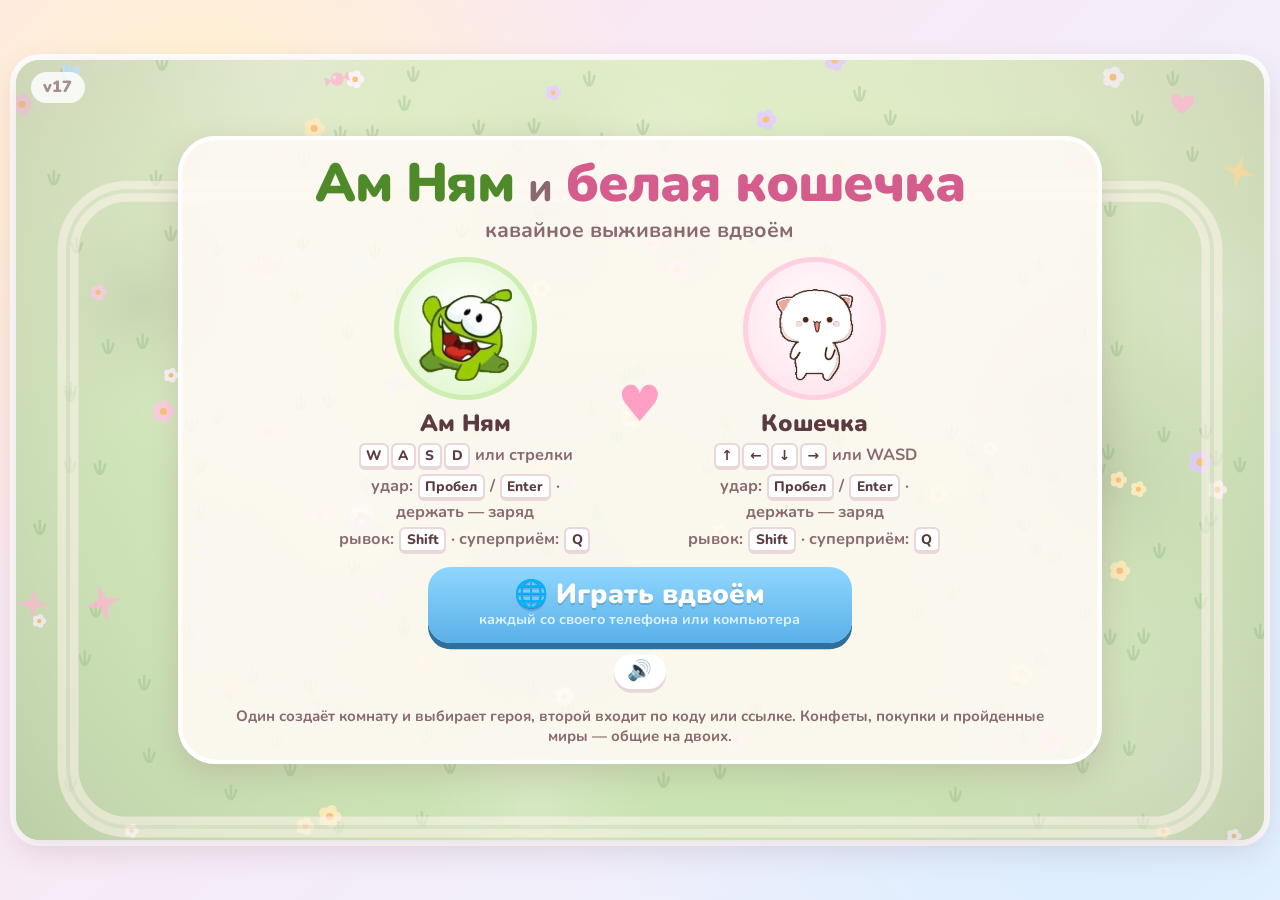
==== commit fa300379: "Версия 17: заряженный удар ослаблен Урон 3 → 2, отбрасывание 480 → 320, оглушение 1,2 → 0,3 с, радиу" ====
--- a/index.html
+++ b/index.html
@@ -19,7 +19,7 @@
   не возьмёт из памяти старые файлы вперемешку с новыми.
 -->
 <html lang="ru">
-<!-- AMNYAM-VERSION: 16 -->
+<!-- AMNYAM-VERSION: 17 -->
 <head>
   <meta charset="utf-8">
   <meta name="viewport" content="width=device-width, initial-scale=1, maximum-scale=1, user-scalable=no, viewport-fit=cover">
@@ -32,7 +32,7 @@
   <link rel="preconnect" href="https://fonts.googleapis.com">
   <link rel="preconnect" href="https://fonts.gstatic.com" crossorigin>
   <link href="https://fonts.googleapis.com/css2?family=Nunito:wght@600;800;900&display=swap" rel="stylesheet">
-  <link rel="stylesheet" href="style.css?v=16">
+  <link rel="stylesheet" href="style.css?v=17">
 </head>
 <body>
   <div id="app">
@@ -258,26 +258,26 @@
   </div>
 
   <!-- ===== Скрипты игры (порядок важен!) ===== -->
-  <script src="js/sound.js?v=16"></script>
-  <script src="js/config.js?v=16"></script>
-  <script src="js/assets.js?v=16"></script>
-  <script src="js/touch.js?v=16"></script>
-  <script src="js/weapons.js?v=16"></script>
-  <script src="js/emotions.js?v=16"></script>
-  <script src="js/equipment.js?v=16"></script>
-  <script src="js/upgrades.js?v=16"></script>
-  <script src="js/shop.js?v=16"></script>
-  <script src="js/home.js?v=16"></script>
-  <script src="js/wardrobe.js?v=16"></script>
-  <script src="js/worldmap.js?v=16"></script>
-  <script src="js/players.js?v=16"></script>
-  <script src="js/boss.js?v=16"></script>
-  <script src="js/enemies.js?v=16"></script>
-  <script src="js/combat.js?v=16"></script>
-  <script src="js/endless.js?v=16"></script>
-  <script src="js/net.js?v=16"></script>
-  <script src="js/online.js?v=16"></script>
-  <script src="js/ui.js?v=16"></script>
-  <script src="js/main.js?v=16"></script>
+  <script src="js/sound.js?v=17"></script>
+  <script src="js/config.js?v=17"></script>
+  <script src="js/assets.js?v=17"></script>
+  <script src="js/touch.js?v=17"></script>
+  <script src="js/weapons.js?v=17"></script>
+  <script src="js/emotions.js?v=17"></script>
+  <script src="js/equipment.js?v=17"></script>
+  <script src="js/upgrades.js?v=17"></script>
+  <script src="js/shop.js?v=17"></script>
+  <script src="js/home.js?v=17"></script>
+  <script src="js/wardrobe.js?v=17"></script>
+  <script src="js/worldmap.js?v=17"></script>
+  <script src="js/players.js?v=17"></script>
+  <script src="js/boss.js?v=17"></script>
+  <script src="js/enemies.js?v=17"></script>
+  <script src="js/combat.js?v=17"></script>
+  <script src="js/endless.js?v=17"></script>
+  <script src="js/net.js?v=17"></script>
+  <script src="js/online.js?v=17"></script>
+  <script src="js/ui.js?v=17"></script>
+  <script src="js/main.js?v=17"></script>
 </body>
 </html>
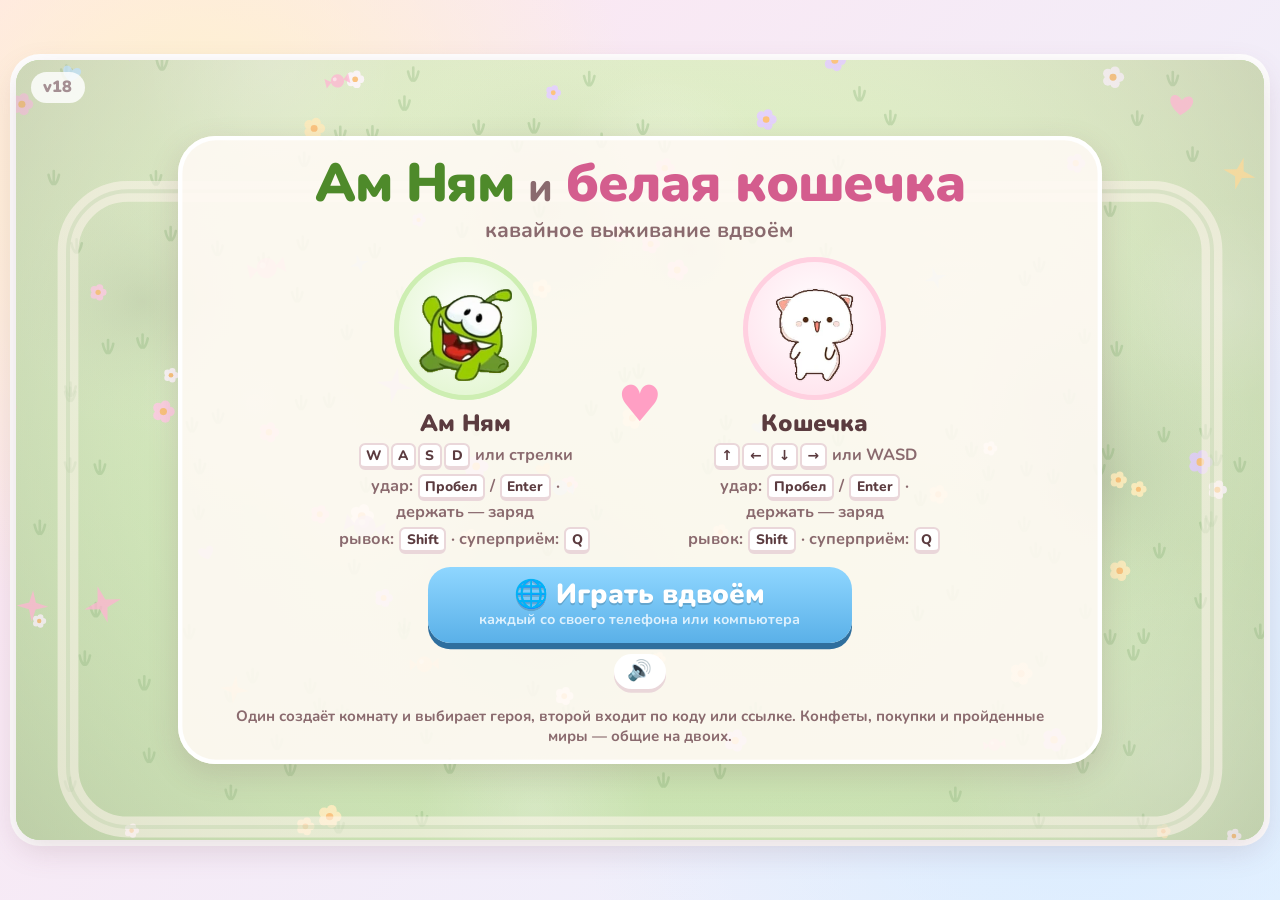
==== commit 21850bd0: "Версия 18: домик на 18 вещей, гардероб на 7 нарядов Обустройство — 8 новых вещей, все видны в комнат" ====
--- a/index.html
+++ b/index.html
@@ -19,7 +19,7 @@
   не возьмёт из памяти старые файлы вперемешку с новыми.
 -->
 <html lang="ru">
-<!-- AMNYAM-VERSION: 17 -->
+<!-- AMNYAM-VERSION: 18 -->
 <head>
   <meta charset="utf-8">
   <meta name="viewport" content="width=device-width, initial-scale=1, maximum-scale=1, user-scalable=no, viewport-fit=cover">
@@ -32,7 +32,7 @@
   <link rel="preconnect" href="https://fonts.googleapis.com">
   <link rel="preconnect" href="https://fonts.gstatic.com" crossorigin>
   <link href="https://fonts.googleapis.com/css2?family=Nunito:wght@600;800;900&display=swap" rel="stylesheet">
-  <link rel="stylesheet" href="style.css?v=17">
+  <link rel="stylesheet" href="style.css?v=18">
 </head>
 <body>
   <div id="app">
@@ -258,26 +258,26 @@
   </div>
 
   <!-- ===== Скрипты игры (порядок важен!) ===== -->
-  <script src="js/sound.js?v=17"></script>
-  <script src="js/config.js?v=17"></script>
-  <script src="js/assets.js?v=17"></script>
-  <script src="js/touch.js?v=17"></script>
-  <script src="js/weapons.js?v=17"></script>
-  <script src="js/emotions.js?v=17"></script>
-  <script src="js/equipment.js?v=17"></script>
-  <script src="js/upgrades.js?v=17"></script>
-  <script src="js/shop.js?v=17"></script>
-  <script src="js/home.js?v=17"></script>
-  <script src="js/wardrobe.js?v=17"></script>
-  <script src="js/worldmap.js?v=17"></script>
-  <script src="js/players.js?v=17"></script>
-  <script src="js/boss.js?v=17"></script>
-  <script src="js/enemies.js?v=17"></script>
-  <script src="js/combat.js?v=17"></script>
-  <script src="js/endless.js?v=17"></script>
-  <script src="js/net.js?v=17"></script>
-  <script src="js/online.js?v=17"></script>
-  <script src="js/ui.js?v=17"></script>
-  <script src="js/main.js?v=17"></script>
+  <script src="js/sound.js?v=18"></script>
+  <script src="js/config.js?v=18"></script>
+  <script src="js/assets.js?v=18"></script>
+  <script src="js/touch.js?v=18"></script>
+  <script src="js/weapons.js?v=18"></script>
+  <script src="js/emotions.js?v=18"></script>
+  <script src="js/equipment.js?v=18"></script>
+  <script src="js/upgrades.js?v=18"></script>
+  <script src="js/shop.js?v=18"></script>
+  <script src="js/home.js?v=18"></script>
+  <script src="js/wardrobe.js?v=18"></script>
+  <script src="js/worldmap.js?v=18"></script>
+  <script src="js/players.js?v=18"></script>
+  <script src="js/boss.js?v=18"></script>
+  <script src="js/enemies.js?v=18"></script>
+  <script src="js/combat.js?v=18"></script>
+  <script src="js/endless.js?v=18"></script>
+  <script src="js/net.js?v=18"></script>
+  <script src="js/online.js?v=18"></script>
+  <script src="js/ui.js?v=18"></script>
+  <script src="js/main.js?v=18"></script>
 </body>
 </html>
--- a/style.css
+++ b/style.css
@@ -967,7 +967,7 @@
   box-shadow: 0 -0.4cqw 2cqw rgba(120, 70, 90, 0.18);
 }
 .home-panel.is-build {
-  grid-template-columns: repeat(5, 1fr);
+  grid-template-columns: repeat(6, 1fr);
   gap: 0.7cqw;
   max-height: 42cqh;
 }
@@ -1017,7 +1017,7 @@
   .home-status { font-size: 1.8cqw; }
   .btn-sleep { font-size: 2cqw; padding: 0.8cqw 2cqw 0.9cqw; }
   .home-panel { grid-template-columns: repeat(4, 1fr); max-height: 42cqh; }
-  .home-panel.is-build { grid-template-columns: repeat(5, 1fr); max-height: 46cqh; }
+  .home-panel.is-build { grid-template-columns: repeat(6, 1fr); max-height: 46cqh; }
   .home-card { padding: 0.5cqw 0.4cqw 0.6cqw; }
   .home-pic { height: 6cqw; }
   .home-panel.is-build .home-pic { height: 5cqw; }
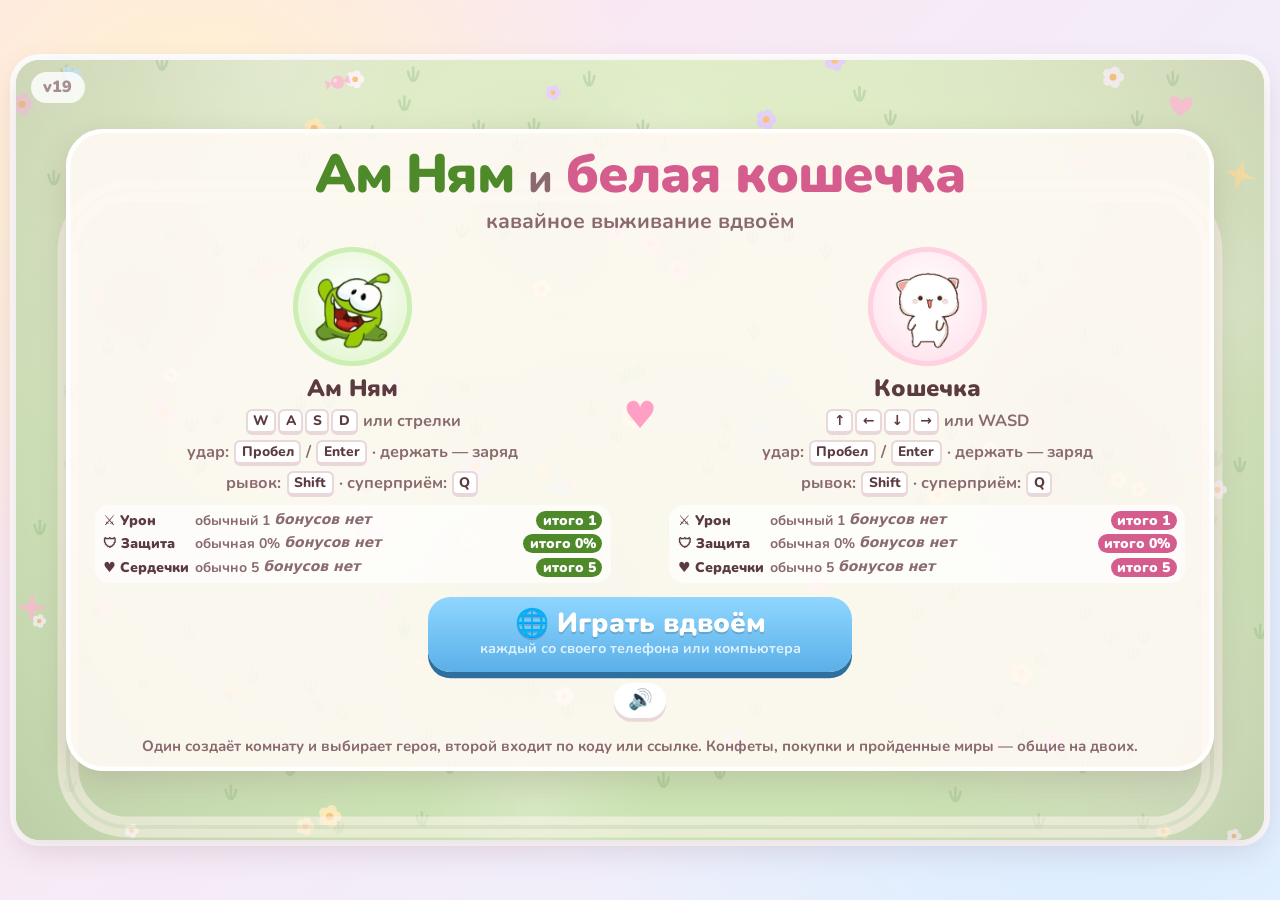
==== commit 0a0b351f: "Версия 19: урон, защита и сердечки на главном экране Под каждым героем — табличка: обычное значение," ====
--- a/index.html
+++ b/index.html
@@ -19,7 +19,7 @@
   не возьмёт из памяти старые файлы вперемешку с новыми.
 -->
 <html lang="ru">
-<!-- AMNYAM-VERSION: 18 -->
+<!-- AMNYAM-VERSION: 19 -->
 <head>
   <meta charset="utf-8">
   <meta name="viewport" content="width=device-width, initial-scale=1, maximum-scale=1, user-scalable=no, viewport-fit=cover">
@@ -32,7 +32,7 @@
   <link rel="preconnect" href="https://fonts.googleapis.com">
   <link rel="preconnect" href="https://fonts.gstatic.com" crossorigin>
   <link href="https://fonts.googleapis.com/css2?family=Nunito:wght@600;800;900&display=swap" rel="stylesheet">
-  <link rel="stylesheet" href="style.css?v=18">
+  <link rel="stylesheet" href="style.css?v=19">
 </head>
 <body>
   <div id="app">
@@ -68,6 +68,8 @@
                 <span class="keys">удар: <kbd>Пробел</kbd> / <kbd>Enter</kbd> · держать — заряд</span>
                 <span class="keys">рывок: <kbd>Shift</kbd> · суперприём: <kbd>Q</kbd></span>
               </figcaption>
+              <!-- Урон, защита и сердечки: обычные + бонусы = итого (js/ui.js) -->
+              <div id="stats-omnom" class="hero-stats"></div>
             </figure>
 
             <div class="together" aria-hidden="true">♥</div>
@@ -80,6 +82,7 @@
                 <span class="keys">удар: <kbd>Пробел</kbd> / <kbd>Enter</kbd> · держать — заряд</span>
                 <span class="keys">рывок: <kbd>Shift</kbd> · суперприём: <kbd>Q</kbd></span>
               </figcaption>
+              <div id="stats-cat" class="hero-stats"></div>
             </figure>
           </div>
 
@@ -258,26 +261,26 @@
   </div>
 
   <!-- ===== Скрипты игры (порядок важен!) ===== -->
-  <script src="js/sound.js?v=18"></script>
-  <script src="js/config.js?v=18"></script>
-  <script src="js/assets.js?v=18"></script>
-  <script src="js/touch.js?v=18"></script>
-  <script src="js/weapons.js?v=18"></script>
-  <script src="js/emotions.js?v=18"></script>
-  <script src="js/equipment.js?v=18"></script>
-  <script src="js/upgrades.js?v=18"></script>
-  <script src="js/shop.js?v=18"></script>
-  <script src="js/home.js?v=18"></script>
-  <script src="js/wardrobe.js?v=18"></script>
-  <script src="js/worldmap.js?v=18"></script>
-  <script src="js/players.js?v=18"></script>
-  <script src="js/boss.js?v=18"></script>
-  <script src="js/enemies.js?v=18"></script>
-  <script src="js/combat.js?v=18"></script>
-  <script src="js/endless.js?v=18"></script>
-  <script src="js/net.js?v=18"></script>
-  <script src="js/online.js?v=18"></script>
-  <script src="js/ui.js?v=18"></script>
-  <script src="js/main.js?v=18"></script>
+  <script src="js/sound.js?v=19"></script>
+  <script src="js/config.js?v=19"></script>
+  <script src="js/assets.js?v=19"></script>
+  <script src="js/touch.js?v=19"></script>
+  <script src="js/weapons.js?v=19"></script>
+  <script src="js/emotions.js?v=19"></script>
+  <script src="js/equipment.js?v=19"></script>
+  <script src="js/upgrades.js?v=19"></script>
+  <script src="js/shop.js?v=19"></script>
+  <script src="js/home.js?v=19"></script>
+  <script src="js/wardrobe.js?v=19"></script>
+  <script src="js/worldmap.js?v=19"></script>
+  <script src="js/players.js?v=19"></script>
+  <script src="js/boss.js?v=19"></script>
+  <script src="js/enemies.js?v=19"></script>
+  <script src="js/combat.js?v=19"></script>
+  <script src="js/endless.js?v=19"></script>
+  <script src="js/net.js?v=19"></script>
+  <script src="js/online.js?v=19"></script>
+  <script src="js/ui.js?v=19"></script>
+  <script src="js/main.js?v=19"></script>
 </body>
 </html>
--- a/style.css
+++ b/style.css
@@ -127,10 +127,10 @@
 }
 
 .menu-card {
-  width: 74%;
+  width: 92%;
   max-height: 96%;          /* меню всегда влезает целиком */
   overflow-y: auto;
-  padding: 1.6cqw 3cqw 1.4cqw;
+  padding: 1.4cqw 2cqw 1.2cqw;
   border-radius: 3cqw;
   background: rgba(255, 250, 244, 0.9);
   box-shadow: var(--shadow), inset 0 0 0 0.35cqw #fff;
@@ -164,17 +164,56 @@
 
 .heroes {
   display: flex;
-  align-items: center;
+  align-items: flex-start;
   justify-content: center;
-  gap: 2cqw;
+  gap: 1cqw;
   margin-bottom: 1.1cqw;
 }
-
-.hero { margin: 0; width: 30%; }
+.heroes .together { align-self: center; }
+
+.hero { margin: 0; width: 47%; }
+
+/* Урон, защита и сердечки под героем: обычные + бонусы = итого */
+.hero-stats {
+  display: flex;
+  flex-direction: column;
+  gap: 0.35cqw;
+  margin-top: 0.6cqw;
+  padding: 0.5cqw 0.7cqw;
+  border-radius: 1.2cqw;
+  background: rgba(255, 255, 255, 0.7);
+  font-size: 11px;
+  font-size: 1.12cqw;
+  font-weight: 700;
+  color: var(--cocoa-soft);
+  text-align: left;
+}
+.hero-stats:empty { display: none; }
+.stat-row {
+  display: grid;
+  grid-template-columns: 6.2em 1fr auto;   /* название · обычное и бонусы · итого */
+  align-items: start;
+  gap: 0.4cqw;
+}
+.stat-parts { display: flex; flex-wrap: wrap; gap: 0.25cqw 0.35cqw; }
+.stat-name { font-weight: 900; color: var(--cocoa); white-space: nowrap; }
+.stat-base { white-space: nowrap; }
+.stat-add, .stat-total {
+  padding: 0 0.45em;
+  border-radius: 99px;
+  white-space: nowrap;
+}
+.stat-add { background: var(--green-tint); color: var(--green-dark); }
+.hero-cat .stat-add { background: var(--pink-tint); color: var(--pink-dark); }
+.stat-add.is-minus { background: #f3dde3; color: #b8475f; }
+.stat-none { font-style: italic; }
+.stat-total { font-weight: 900; color: #fff; background: var(--cocoa-soft); }
+.hero-omnom .stat-total { background: var(--green-dark); }
+.hero-cat .stat-total { background: var(--pink-dark); }
 
 .portrait {
-  width: 11.5cqw;
-  height: 11.5cqw;
+  width: 9.5cqw;
+  height: 9.5cqw;
   margin: 0 auto 0.5cqw;
   border-radius: 50%;
   display: flex;
@@ -214,7 +253,7 @@
 }
 
 .together {
-  font-size: 4cqw;
+  font-size: 3cqw;
   color: var(--pink);
   animation: beat 1.2s ease-in-out infinite;
 }
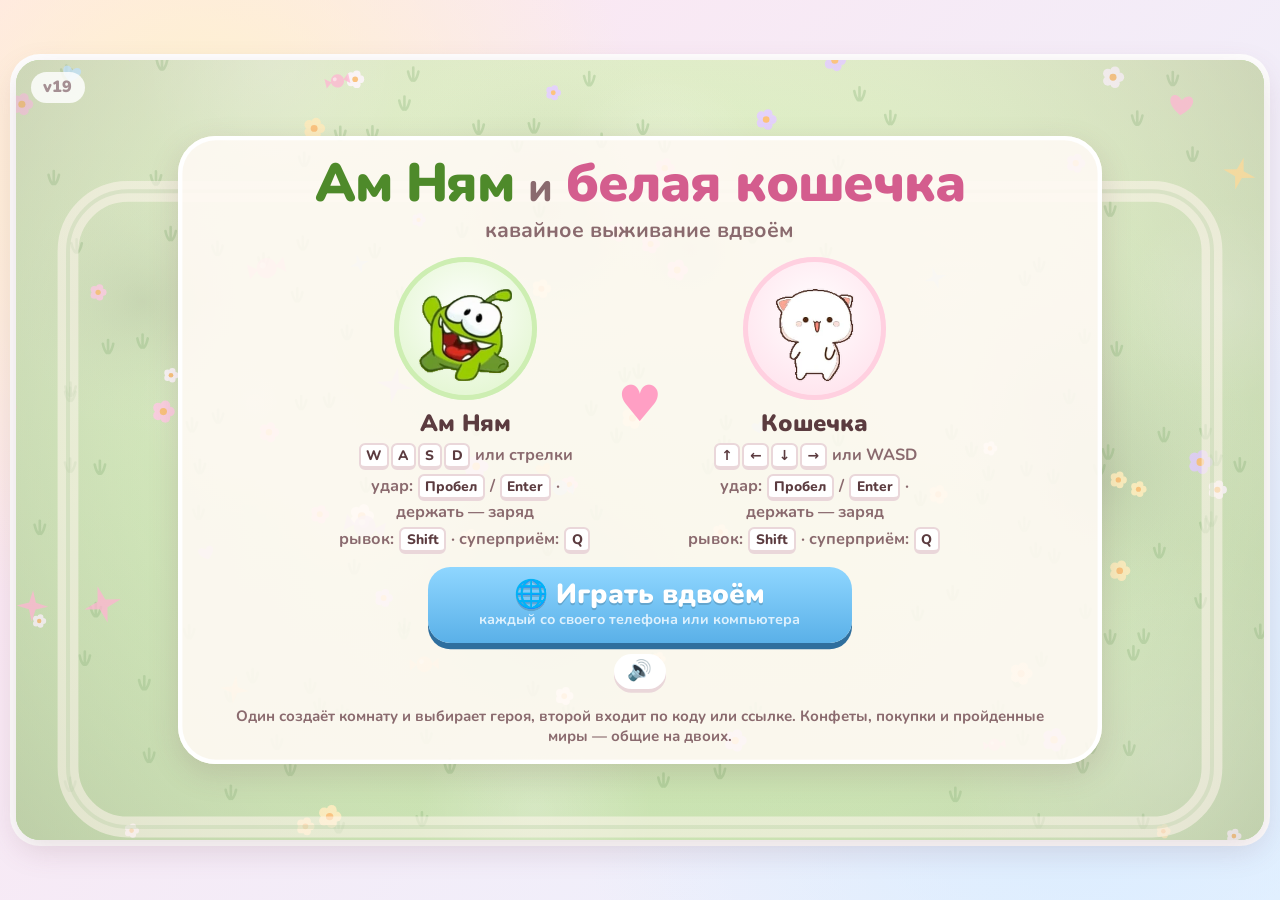
==== commit 56cf4f71: "Урон, защита и сердечки — в комнате, а не в главном меню Табличка переехала на экран комнаты: когда " ====
--- a/index.html
+++ b/index.html
@@ -68,8 +68,6 @@
                 <span class="keys">удар: <kbd>Пробел</kbd> / <kbd>Enter</kbd> · держать — заряд</span>
                 <span class="keys">рывок: <kbd>Shift</kbd> · суперприём: <kbd>Q</kbd></span>
               </figcaption>
-              <!-- Урон, защита и сердечки: обычные + бонусы = итого (js/ui.js) -->
-              <div id="stats-omnom" class="hero-stats"></div>
             </figure>
 
             <div class="together" aria-hidden="true">♥</div>
@@ -82,7 +80,6 @@
                 <span class="keys">удар: <kbd>Пробел</kbd> / <kbd>Enter</kbd> · держать — заряд</span>
                 <span class="keys">рывок: <kbd>Shift</kbd> · суперприём: <kbd>Q</kbd></span>
               </figcaption>
-              <div id="stats-cat" class="hero-stats"></div>
             </figure>
           </div>
 
--- a/style.css
+++ b/style.css
@@ -127,10 +127,10 @@
 }
 
 .menu-card {
-  width: 92%;
+  width: 74%;
   max-height: 96%;          /* меню всегда влезает целиком */
   overflow-y: auto;
-  padding: 1.4cqw 2cqw 1.2cqw;
+  padding: 1.6cqw 3cqw 1.4cqw;
   border-radius: 3cqw;
   background: rgba(255, 250, 244, 0.9);
   box-shadow: var(--shadow), inset 0 0 0 0.35cqw #fff;
@@ -164,56 +164,17 @@
 
 .heroes {
   display: flex;
-  align-items: flex-start;
+  align-items: center;
   justify-content: center;
-  gap: 1cqw;
+  gap: 2cqw;
   margin-bottom: 1.1cqw;
 }
-.heroes .together { align-self: center; }
-
-.hero { margin: 0; width: 47%; }
-
-/* Урон, защита и сердечки под героем: обычные + бонусы = итого */
-.hero-stats {
-  display: flex;
-  flex-direction: column;
-  gap: 0.35cqw;
-  margin-top: 0.6cqw;
-  padding: 0.5cqw 0.7cqw;
-  border-radius: 1.2cqw;
-  background: rgba(255, 255, 255, 0.7);
-  font-size: 11px;
-  font-size: 1.12cqw;
-  font-weight: 700;
-  color: var(--cocoa-soft);
-  text-align: left;
-}
-.hero-stats:empty { display: none; }
-.stat-row {
-  display: grid;
-  grid-template-columns: 6.2em 1fr auto;   /* название · обычное и бонусы · итого */
-  align-items: start;
-  gap: 0.4cqw;
-}
-.stat-parts { display: flex; flex-wrap: wrap; gap: 0.25cqw 0.35cqw; }
-.stat-name { font-weight: 900; color: var(--cocoa); white-space: nowrap; }
-.stat-base { white-space: nowrap; }
-.stat-add, .stat-total {
-  padding: 0 0.45em;
-  border-radius: 99px;
-  white-space: nowrap;
-}
-.stat-add { background: var(--green-tint); color: var(--green-dark); }
-.hero-cat .stat-add { background: var(--pink-tint); color: var(--pink-dark); }
-.stat-add.is-minus { background: #f3dde3; color: #b8475f; }
-.stat-none { font-style: italic; }
-.stat-total { font-weight: 900; color: #fff; background: var(--cocoa-soft); }
-.hero-omnom .stat-total { background: var(--green-dark); }
-.hero-cat .stat-total { background: var(--pink-dark); }
+
+.hero { margin: 0; width: 30%; }
 
 .portrait {
-  width: 9.5cqw;
-  height: 9.5cqw;
+  width: 11.5cqw;
+  height: 11.5cqw;
   margin: 0 auto 0.5cqw;
   border-radius: 50%;
   display: flex;
@@ -253,7 +214,7 @@
 }
 
 .together {
-  font-size: 3cqw;
+  font-size: 4cqw;
   color: var(--pink);
   animation: beat 1.2s ease-in-out infinite;
 }
@@ -1114,6 +1075,54 @@
 .net-row .btn { min-width: 22cqw; }
 .net-sync { font-size: 1.25cqw; font-weight: 800; color: var(--cocoa-soft); }
 
+/* Урон, защита и сердечки героев: обычные + бонусы = итого (js/ui.js) */
+.net-card.is-wide { width: 86%; }
+.net-stats { display: flex; gap: 1cqw; width: 100%; align-items: flex-start; }
+.hero-stats {
+  flex: 1 1 0;
+  display: flex;
+  flex-direction: column;
+  gap: 0.35cqw;
+  padding: 0.6cqw 0.8cqw 0.7cqw;
+  border-radius: 1.2cqw;
+  background: #fff;
+  box-shadow: 0 0.3cqw 0 #ead7da;
+  font-size: 11px;
+  font-size: 1.15cqw;
+  font-weight: 700;
+  color: var(--cocoa-soft);
+  text-align: left;
+}
+.hero-stats-title {
+  display: flex;
+  align-items: center;
+  gap: 0.5cqw;
+  font-size: 1.3em;
+  font-weight: 900;
+  color: var(--cocoa);
+}
+.hero-stats-title img { height: 2.4cqw; }
+.stat-row {
+  display: grid;
+  grid-template-columns: 6.2em 1fr auto;   /* название · обычное и бонусы · итого */
+  align-items: start;
+  gap: 0.4cqw;
+}
+.stat-parts { display: flex; flex-wrap: wrap; gap: 0.25cqw 0.35cqw; }
+.stat-name { font-weight: 900; color: var(--cocoa); white-space: nowrap; }
+.stat-base { white-space: nowrap; }
+.stat-add, .stat-total {
+  padding: 0 0.45em;
+  border-radius: 99px;
+  white-space: nowrap;
+}
+.stat-add { background: var(--green-tint); color: var(--green-dark); }
+.is-cat .stat-add { background: var(--pink-tint); color: var(--pink-dark); }
+.stat-add.is-minus { background: #f3dde3; color: #b8475f; }
+.stat-none { font-style: italic; }
+.stat-total { font-weight: 900; color: #fff; background: var(--green-dark); }
+.is-cat .stat-total { background: var(--pink-dark); }
+
 .net-code-big {
   font-size: 6cqw;
   font-weight: 900;
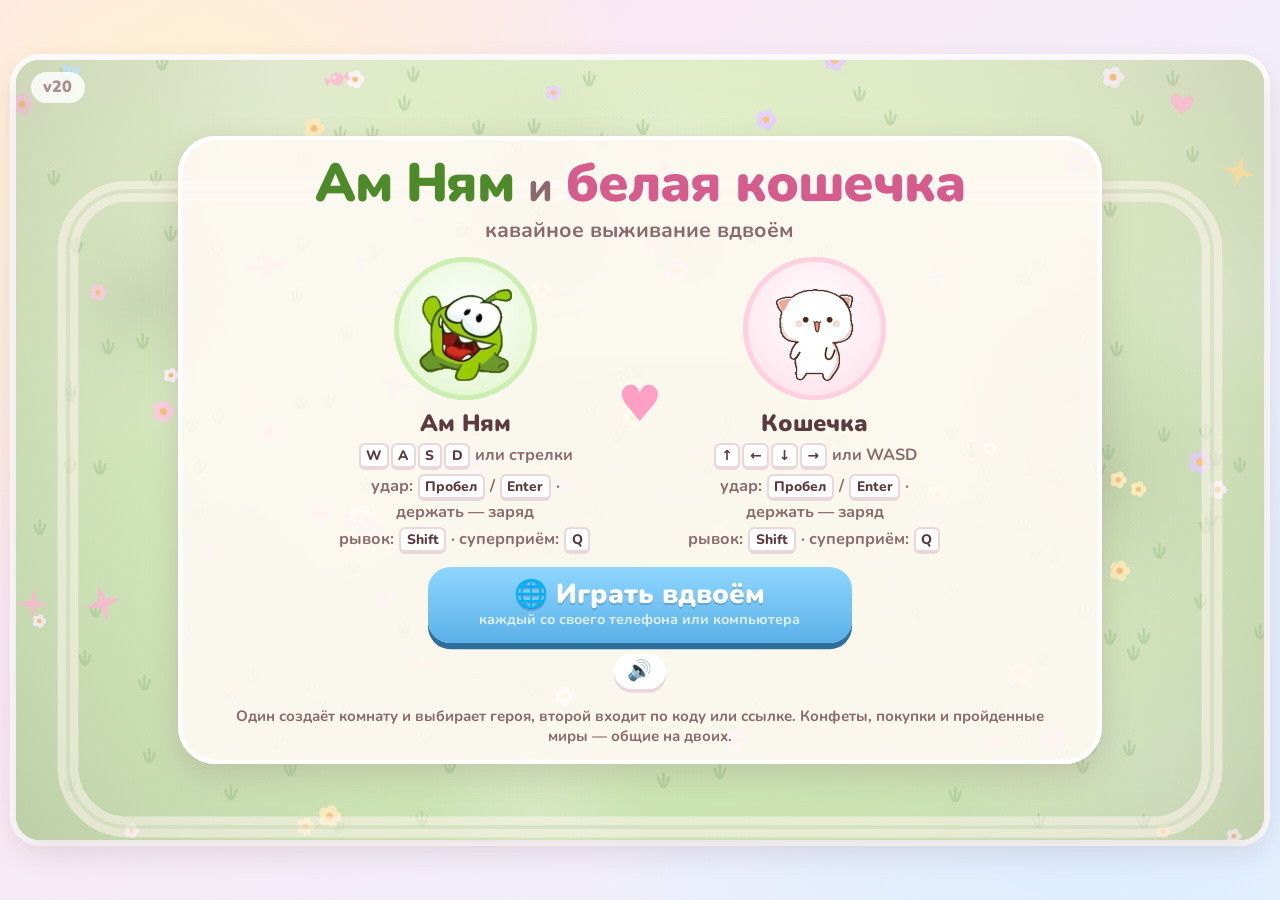
==== commit e7cfbcce: "Версия 20: урон, защита и сердечки в комнате Новый номер версии, чтобы браузер забрал свежие файлы и" ====
--- a/index.html
+++ b/index.html
@@ -19,7 +19,7 @@
   не возьмёт из памяти старые файлы вперемешку с новыми.
 -->
 <html lang="ru">
-<!-- AMNYAM-VERSION: 19 -->
+<!-- AMNYAM-VERSION: 20 -->
 <head>
   <meta charset="utf-8">
   <meta name="viewport" content="width=device-width, initial-scale=1, maximum-scale=1, user-scalable=no, viewport-fit=cover">
@@ -32,7 +32,7 @@
   <link rel="preconnect" href="https://fonts.googleapis.com">
   <link rel="preconnect" href="https://fonts.gstatic.com" crossorigin>
   <link href="https://fonts.googleapis.com/css2?family=Nunito:wght@600;800;900&display=swap" rel="stylesheet">
-  <link rel="stylesheet" href="style.css?v=19">
+  <link rel="stylesheet" href="style.css?v=20">
 </head>
 <body>
   <div id="app">
@@ -258,26 +258,26 @@
   </div>
 
   <!-- ===== Скрипты игры (порядок важен!) ===== -->
-  <script src="js/sound.js?v=19"></script>
-  <script src="js/config.js?v=19"></script>
-  <script src="js/assets.js?v=19"></script>
-  <script src="js/touch.js?v=19"></script>
-  <script src="js/weapons.js?v=19"></script>
-  <script src="js/emotions.js?v=19"></script>
-  <script src="js/equipment.js?v=19"></script>
-  <script src="js/upgrades.js?v=19"></script>
-  <script src="js/shop.js?v=19"></script>
-  <script src="js/home.js?v=19"></script>
-  <script src="js/wardrobe.js?v=19"></script>
-  <script src="js/worldmap.js?v=19"></script>
-  <script src="js/players.js?v=19"></script>
-  <script src="js/boss.js?v=19"></script>
-  <script src="js/enemies.js?v=19"></script>
-  <script src="js/combat.js?v=19"></script>
-  <script src="js/endless.js?v=19"></script>
-  <script src="js/net.js?v=19"></script>
-  <script src="js/online.js?v=19"></script>
-  <script src="js/ui.js?v=19"></script>
-  <script src="js/main.js?v=19"></script>
+  <script src="js/sound.js?v=20"></script>
+  <script src="js/config.js?v=20"></script>
+  <script src="js/assets.js?v=20"></script>
+  <script src="js/touch.js?v=20"></script>
+  <script src="js/weapons.js?v=20"></script>
+  <script src="js/emotions.js?v=20"></script>
+  <script src="js/equipment.js?v=20"></script>
+  <script src="js/upgrades.js?v=20"></script>
+  <script src="js/shop.js?v=20"></script>
+  <script src="js/home.js?v=20"></script>
+  <script src="js/wardrobe.js?v=20"></script>
+  <script src="js/worldmap.js?v=20"></script>
+  <script src="js/players.js?v=20"></script>
+  <script src="js/boss.js?v=20"></script>
+  <script src="js/enemies.js?v=20"></script>
+  <script src="js/combat.js?v=20"></script>
+  <script src="js/endless.js?v=20"></script>
+  <script src="js/net.js?v=20"></script>
+  <script src="js/online.js?v=20"></script>
+  <script src="js/ui.js?v=20"></script>
+  <script src="js/main.js?v=20"></script>
 </body>
 </html>
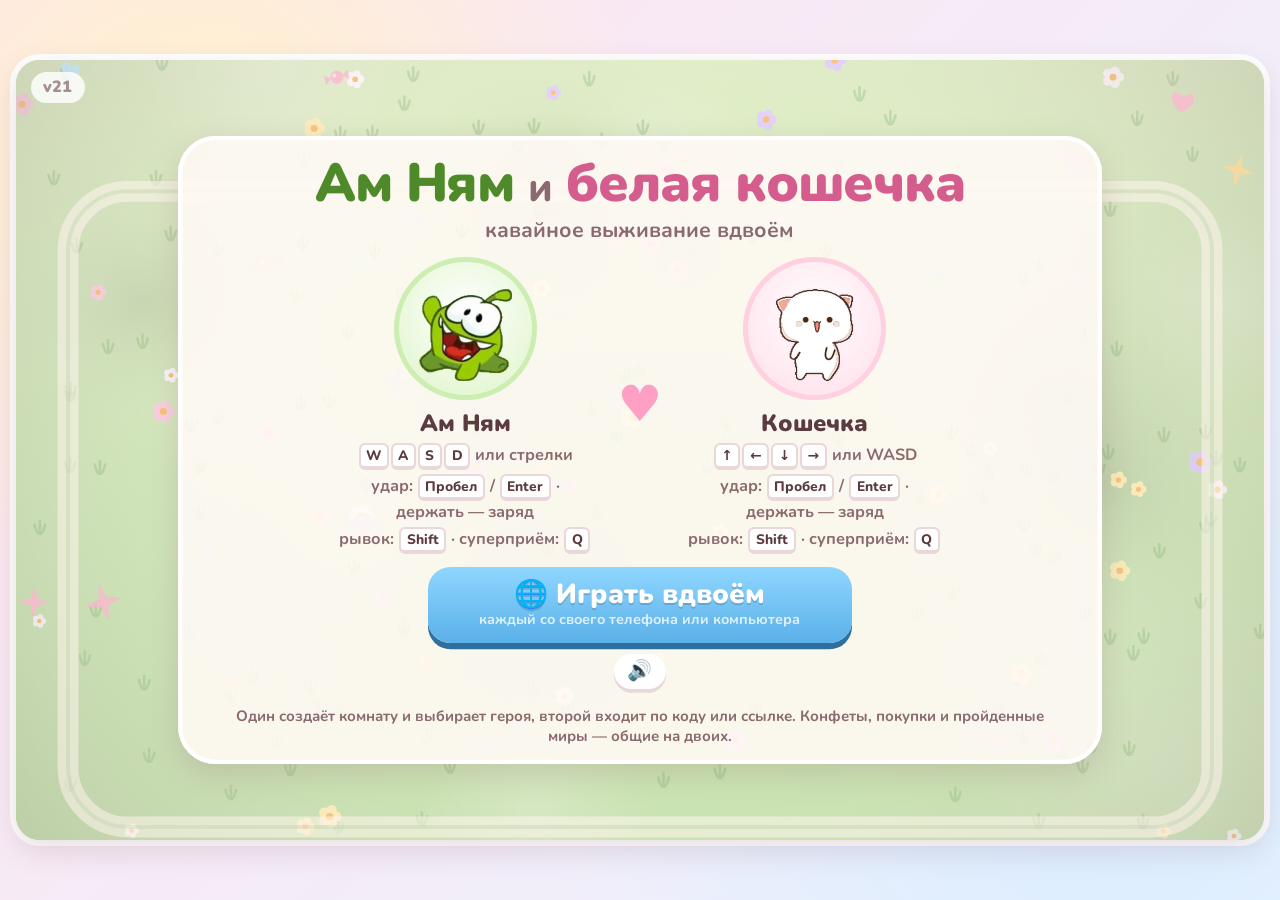
==== commit 739d358a: "Версия 21: ещё четыре мира — Облачное королевство Шестой край, миры 21–24: скользко как на льду и ду" ====
--- a/index.html
+++ b/index.html
@@ -19,7 +19,7 @@
   не возьмёт из памяти старые файлы вперемешку с новыми.
 -->
 <html lang="ru">
-<!-- AMNYAM-VERSION: 20 -->
+<!-- AMNYAM-VERSION: 21 -->
 <head>
   <meta charset="utf-8">
   <meta name="viewport" content="width=device-width, initial-scale=1, maximum-scale=1, user-scalable=no, viewport-fit=cover">
@@ -32,7 +32,7 @@
   <link rel="preconnect" href="https://fonts.googleapis.com">
   <link rel="preconnect" href="https://fonts.gstatic.com" crossorigin>
   <link href="https://fonts.googleapis.com/css2?family=Nunito:wght@600;800;900&display=swap" rel="stylesheet">
-  <link rel="stylesheet" href="style.css?v=20">
+  <link rel="stylesheet" href="style.css?v=21">
 </head>
 <body>
   <div id="app">
@@ -258,26 +258,26 @@
   </div>
 
   <!-- ===== Скрипты игры (порядок важен!) ===== -->
-  <script src="js/sound.js?v=20"></script>
-  <script src="js/config.js?v=20"></script>
-  <script src="js/assets.js?v=20"></script>
-  <script src="js/touch.js?v=20"></script>
-  <script src="js/weapons.js?v=20"></script>
-  <script src="js/emotions.js?v=20"></script>
-  <script src="js/equipment.js?v=20"></script>
-  <script src="js/upgrades.js?v=20"></script>
-  <script src="js/shop.js?v=20"></script>
-  <script src="js/home.js?v=20"></script>
-  <script src="js/wardrobe.js?v=20"></script>
-  <script src="js/worldmap.js?v=20"></script>
-  <script src="js/players.js?v=20"></script>
-  <script src="js/boss.js?v=20"></script>
-  <script src="js/enemies.js?v=20"></script>
-  <script src="js/combat.js?v=20"></script>
-  <script src="js/endless.js?v=20"></script>
-  <script src="js/net.js?v=20"></script>
-  <script src="js/online.js?v=20"></script>
-  <script src="js/ui.js?v=20"></script>
-  <script src="js/main.js?v=20"></script>
+  <script src="js/sound.js?v=21"></script>
+  <script src="js/config.js?v=21"></script>
+  <script src="js/assets.js?v=21"></script>
+  <script src="js/touch.js?v=21"></script>
+  <script src="js/weapons.js?v=21"></script>
+  <script src="js/emotions.js?v=21"></script>
+  <script src="js/equipment.js?v=21"></script>
+  <script src="js/upgrades.js?v=21"></script>
+  <script src="js/shop.js?v=21"></script>
+  <script src="js/home.js?v=21"></script>
+  <script src="js/wardrobe.js?v=21"></script>
+  <script src="js/worldmap.js?v=21"></script>
+  <script src="js/players.js?v=21"></script>
+  <script src="js/boss.js?v=21"></script>
+  <script src="js/enemies.js?v=21"></script>
+  <script src="js/combat.js?v=21"></script>
+  <script src="js/endless.js?v=21"></script>
+  <script src="js/net.js?v=21"></script>
+  <script src="js/online.js?v=21"></script>
+  <script src="js/ui.js?v=21"></script>
+  <script src="js/main.js?v=21"></script>
 </body>
 </html>
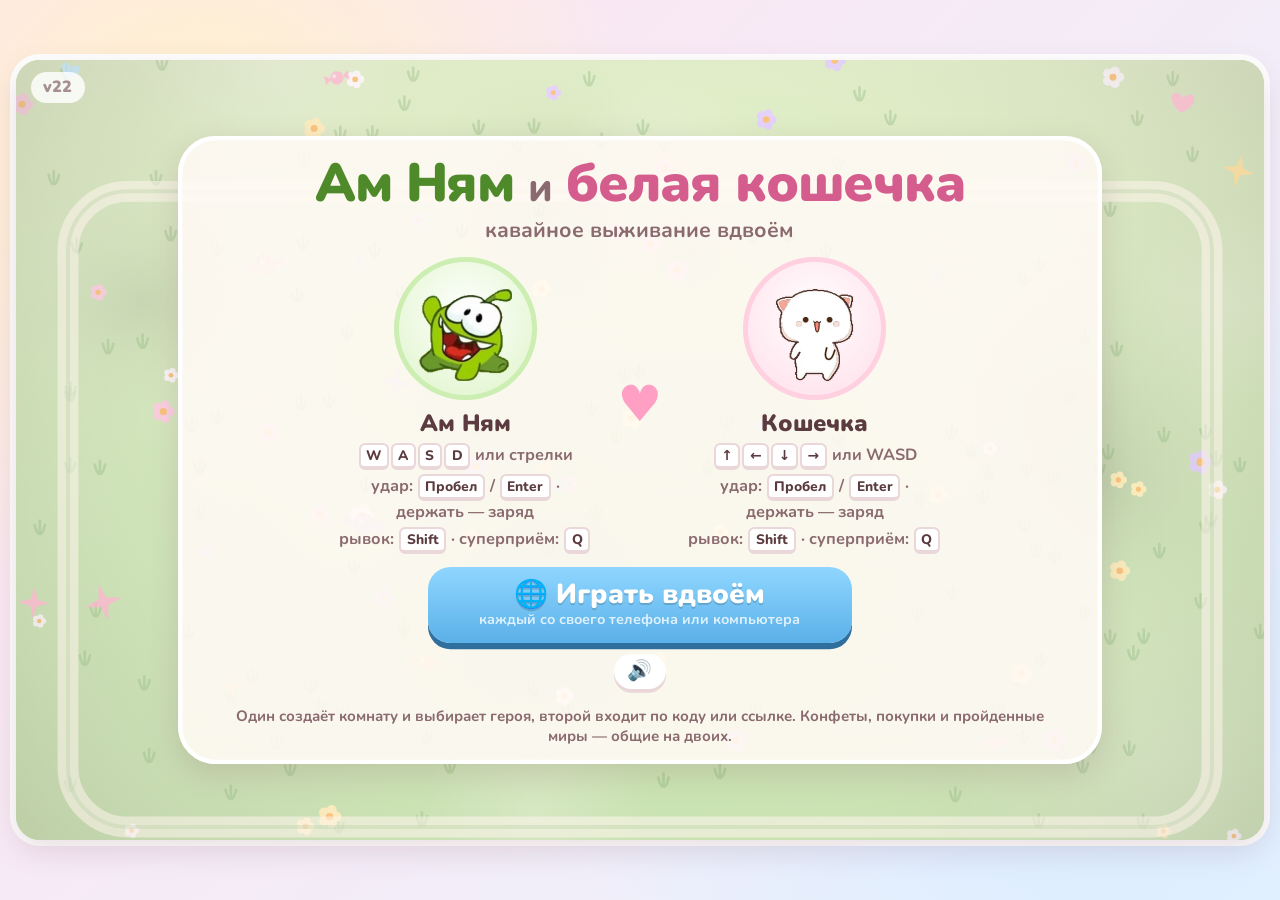
==== commit 6f73a653: "Версия 22: по два новых меча и по новой броне каждому Мечи (за звёздную пыль, чуть сильнее прежних л" ====
--- a/index.html
+++ b/index.html
@@ -19,7 +19,7 @@
   не возьмёт из памяти старые файлы вперемешку с новыми.
 -->
 <html lang="ru">
-<!-- AMNYAM-VERSION: 21 -->
+<!-- AMNYAM-VERSION: 22 -->
 <head>
   <meta charset="utf-8">
   <meta name="viewport" content="width=device-width, initial-scale=1, maximum-scale=1, user-scalable=no, viewport-fit=cover">
@@ -32,7 +32,7 @@
   <link rel="preconnect" href="https://fonts.googleapis.com">
   <link rel="preconnect" href="https://fonts.gstatic.com" crossorigin>
   <link href="https://fonts.googleapis.com/css2?family=Nunito:wght@600;800;900&display=swap" rel="stylesheet">
-  <link rel="stylesheet" href="style.css?v=21">
+  <link rel="stylesheet" href="style.css?v=22">
 </head>
 <body>
   <div id="app">
@@ -258,26 +258,26 @@
   </div>
 
   <!-- ===== Скрипты игры (порядок важен!) ===== -->
-  <script src="js/sound.js?v=21"></script>
-  <script src="js/config.js?v=21"></script>
-  <script src="js/assets.js?v=21"></script>
-  <script src="js/touch.js?v=21"></script>
-  <script src="js/weapons.js?v=21"></script>
-  <script src="js/emotions.js?v=21"></script>
-  <script src="js/equipment.js?v=21"></script>
-  <script src="js/upgrades.js?v=21"></script>
-  <script src="js/shop.js?v=21"></script>
-  <script src="js/home.js?v=21"></script>
-  <script src="js/wardrobe.js?v=21"></script>
-  <script src="js/worldmap.js?v=21"></script>
-  <script src="js/players.js?v=21"></script>
-  <script src="js/boss.js?v=21"></script>
-  <script src="js/enemies.js?v=21"></script>
-  <script src="js/combat.js?v=21"></script>
-  <script src="js/endless.js?v=21"></script>
-  <script src="js/net.js?v=21"></script>
-  <script src="js/online.js?v=21"></script>
-  <script src="js/ui.js?v=21"></script>
-  <script src="js/main.js?v=21"></script>
+  <script src="js/sound.js?v=22"></script>
+  <script src="js/config.js?v=22"></script>
+  <script src="js/assets.js?v=22"></script>
+  <script src="js/touch.js?v=22"></script>
+  <script src="js/weapons.js?v=22"></script>
+  <script src="js/emotions.js?v=22"></script>
+  <script src="js/equipment.js?v=22"></script>
+  <script src="js/upgrades.js?v=22"></script>
+  <script src="js/shop.js?v=22"></script>
+  <script src="js/home.js?v=22"></script>
+  <script src="js/wardrobe.js?v=22"></script>
+  <script src="js/worldmap.js?v=22"></script>
+  <script src="js/players.js?v=22"></script>
+  <script src="js/boss.js?v=22"></script>
+  <script src="js/enemies.js?v=22"></script>
+  <script src="js/combat.js?v=22"></script>
+  <script src="js/endless.js?v=22"></script>
+  <script src="js/net.js?v=22"></script>
+  <script src="js/online.js?v=22"></script>
+  <script src="js/ui.js?v=22"></script>
+  <script src="js/main.js?v=22"></script>
 </body>
 </html>
